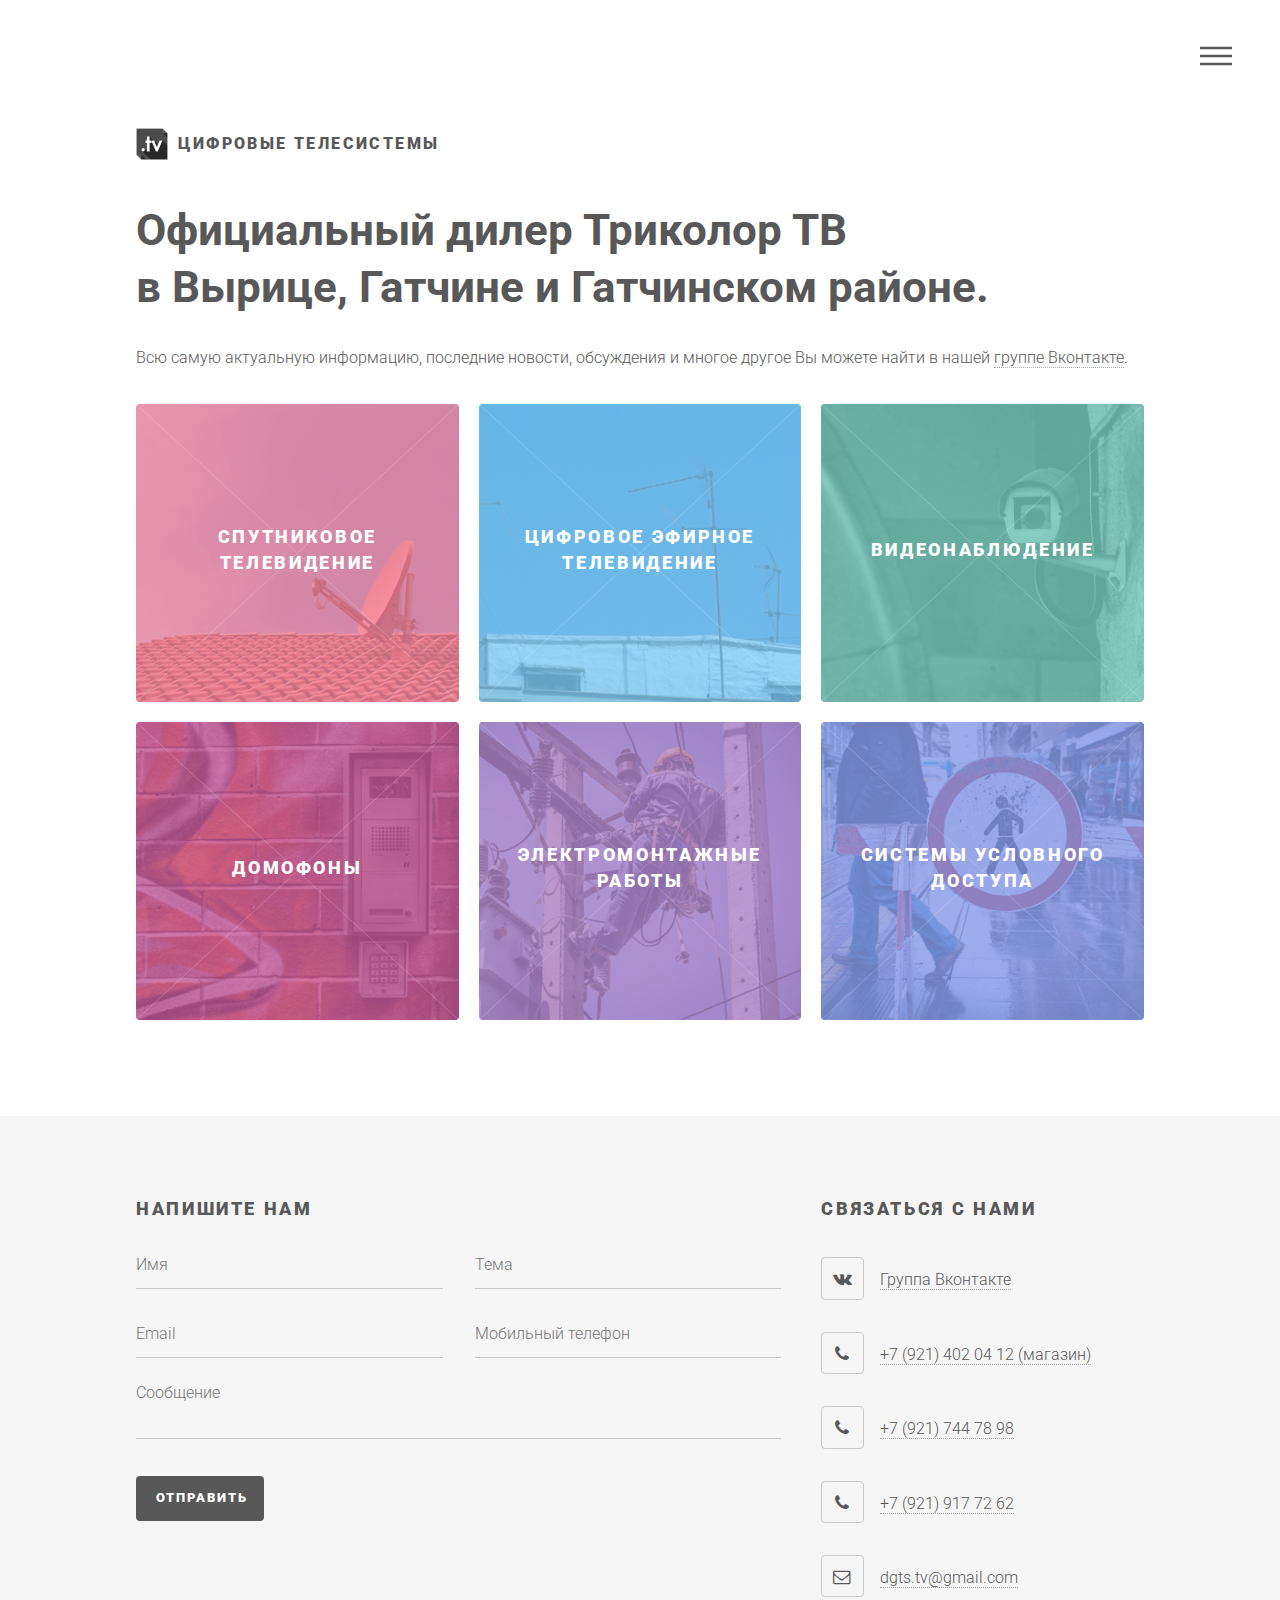
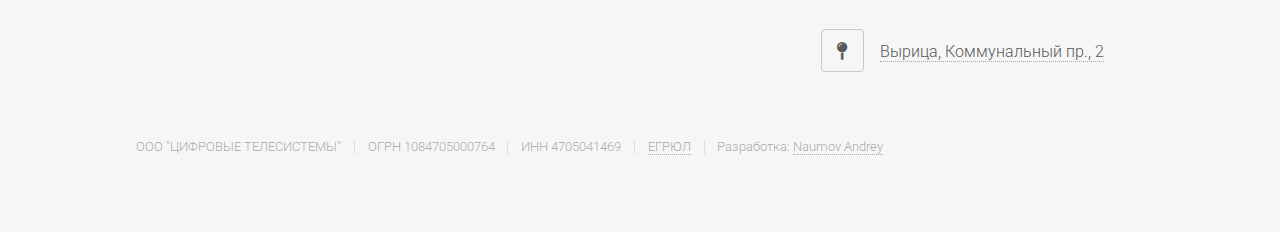
==== index.html @ dc9c070b "1" ====
﻿<!-- HTML5 -->
<!DOCTYPE html>
<!-- BEGIN html -->
<html lang="ru-RU">
    <!-- BEGIN head -->
    <head>
        <!-- Meta Tags -->
        <meta http-equiv="Content-Type" content="text/html; charset=utf-8">
        <meta http-equiv="Content-Language" content="ru-RU"> 
        <meta http-equiv="X-UA-Compatible" content="IE=edge">
        <meta name="Author" content="Naumov Andrey">
        <meta name="Description" content="dgts.tv | Цифровые телесистемы">
        <meta name="Keywords" content="dgts.tv, Цифровые телесистемы">
        <meta name="viewport" content="width=device-width, initial-scale=1">
        <!-- Title -->
        <title>Цифровые телесистемы | Триколор ТВ</title>
        <link rel="shortcut icon" href="images/favicons/icon.ico" type="image/x-icon">
		<!--[if lte IE 8]><script src="assets/js/ie/html5shiv.js"></script><![endif]-->
        <!-- Responsive CSS -->
		<link rel="stylesheet" href="assets/css/main.css" />
		<!--[if lte IE 9]><link rel="stylesheet" href="assets/css/ie9.css" /><![endif]-->
		<!--[if lte IE 8]><link rel="stylesheet" href="assets/css/ie8.css" /><![endif]-->
        <script type="text/javascript" src="//vk.com/js/api/openapi.js?127"></script>
    <!-- END head -->
    </head>
    <!-- BEGIN body -->
	<body>

		<!-- Wrapper -->
			<div id="wrapper">

				<!-- Header -->
					<header id="header">
						<div class="inner">

							<!-- Logo -->
								<a href="index.html" class="logo">
									<span class="symbol"><img src="images/favicons/logo.png" alt="" /></span><span class="title">Цифровые телесистемы</span>
								</a>

							<!-- Nav -->
								<nav>
									<ul>
										<li><a href="#menu">Меню</a></li>
									</ul>
								</nav>

						</div>
					</header>

				<!-- Menu -->
					<nav id="menu">
						<h2>Меню</h2>
						<ul>
							<li><a href="index.html">Главная</a></li>
							<li><a href="generic.html">Спутниковое телевидение</a></li>
							<li><a href="generic.html">Цифровое эфирное телевидение</a></li>
							<li><a href="generic.html">Видеонаблюдение</a></li>
							<li><a href="generic.html">Домофоны</a></li>
							<li><a href="generic.html">Электромонтажные работы</a></li>
							<li><a href="elements.html">Elements (временно)</a></li>
							<li><a href="#contact">Связаться с нами</a></li>
						</ul>
					</nav>

				<!-- Main -->
					<div id="main">
						<div class="inner">
							<header>
								<h1>Официальный дилер Триколор ТВ<br />
								в Вырице, Гатчине и Гатчинском районе.</h1>
								<p>Всю самую актуальную информацию, последние новости, обсуждения и многое другое Вы можете найти в нашей <a href="https://vk.com/dgts_tv">группе Вконтакте</a>.</p>
							</header>
							<section class="tiles">
								<article class="style1">
									<span class="image">
										<img src="images/pic01.jpg" alt="" />
									</span>
									<a href="generic.html">
										<h2>Спутниковое телевидение</h2>
										<div class="content">
											<p>Продажа, установка, настройка спутникового телевидения Триколор ТВ в Вырице, Гатчине и Гатчинском районе.</p>
										</div>
									</a>
								</article>
								<article class="style2">
									<span class="image">
										<img src="images/pic02.jpg" alt="" />
									</span>
									<a href="generic.html">
										<h2>Цифровое эфирное телевидение</h2>
										<div class="content">
											<p>Продажа, установка, настройка спутникового телевидения Триколор ТВ в Вырице, Гатчине и Гатчинском районе.</p>
										</div>
									</a>
								</article>
								<article class="style3">
									<span class="image">
										<img src="images/pic03.jpg" alt="" />
									</span>
									<a href="generic.html">
										<h2>Видеонаблюдение</h2>
										<div class="content">
											<p>Продажа, установка, настройка спутникового телевидения Триколор ТВ в Вырице, Гатчине и Гатчинском районе.</p>
										</div>
									</a>
								</article>
								<article class="style4">
									<span class="image">
										<img src="images/pic04.jpg" alt="" />
									</span>
									<a href="generic.html">
										<h2>Домофоны</h2>
										<div class="content">
											<p>Продажа, установка, настройка спутникового телевидения Триколор ТВ в Вырице, Гатчине и Гатчинском районе.</p>
										</div>
									</a>
								</article>
								<article class="style5">
									<span class="image">
										<img src="images/pic05.jpg" alt="" />
									</span>
									<a href="generic.html">
										<h2>Электромонтажные работы</h2>
										<div class="content">
											<p>Продажа, установка, настройка спутникового телевидения Триколор ТВ в Вырице, Гатчине и Гатчинском районе.</p>
										</div>
									</a>
								</article>
								<article class="style6">
									<span class="image">
										<img src="images/pic06.jpg" alt="" />
									</span>
									<a href="generic.html">
										<h2>Системы условного доступа</h2>
										<div class="content">
											<p>Продажа, установка, настройка спутникового телевидения Триколор ТВ в Вырице, Гатчине и Гатчинском районе.</p>
										</div>
									</a>
								</article>								
							</section>
						</div>
					</div>

				<!-- Footer -->
					<footer id="footer">
						<div class="inner">
							<section id="contact">
								<h2>Напишите нам</h2>
								<form id="contact-form" role="form">
									<div class="field half first">
										<input type="text" name="name" id="name" placeholder="Имя" />
									</div>
									<div class="field half">
										<input type="text" name="subject" id="subject" placeholder="Тема" />
									</div>
									<div class="field half first">
										<input type="email" name="email" id="email" placeholder="Email" />
									</div>
									<div class="field half">
										<input type="text" name="telephone" id="telephone" placeholder="Мобильный телефон" />
									</div>
									<div class="field">
										<textarea name="message" id="message" placeholder="Сообщение"></textarea>
									</div>
									<ul class="actions">
										<li><input type="submit" value="Отправить" class="special" /></li>
									</ul>
								</form>
							</section>
							<section>
								<h2>Связаться с нами</h2>
								<ul class="icons">
									<li><a href="https://vk.com/dgts_tv" class="icon style2 fa-vk"></a></li><li><a href="https://vk.com/dgts_tv">Группа Вконтакте</a></li>
								</ul>
                                <ul class="icons">
									<li><a href="tel:+79214020412" class="icon style2 fa-phone"></a></li><li><a href="tel:+79214020412">+7 (921) 402 04 12 (магазин)</a></li>
								</ul>
                                <ul class="icons">
									<li><a href="tel:+79217447898" class="icon style2 fa-phone"></a></li><li><a href="tel:+79217447898">+7 (921) 744 78 98</a></li>
								</ul>
                                <ul class="icons">
									<li><a href="tel:+79219177262" class="icon style2 fa-phone"></a></li><li><a href="tel:+79219177262">+7 (921) 917 72 62</a></li>
								</ul>
                                <ul class="icons">
									<li><a href="mailto:dgts.tv@gmail.com" class="icon style2 fa-envelope-o"></a></li><li><a href="mailto:dgts.tv@gmail.com">dgts.tv@gmail.com</a></li>
								</ul>
                                <ul class="icons">
									<li><a href="https://yandex.ru/maps/?ol=biz&oid=1878662996&ll=30.34412%2C59.413277&z=15&from=1org_map" class="icon style2 fa-map-pin"></a></li><li><a href="https://yandex.ru/maps/?ol=biz&oid=1878662996&ll=30.34412%2C59.413277&z=15&from=1org_map">Вырица, Коммунальный пр., 2</a></li>
								</ul>
							</section>

                            <!-- VK Widget -->
                            <div id="vk_community_messages"></div>
                            <script type="text/javascript">
                                VK.Widgets.CommunityMessages("vk_community_messages", 127477799, {});
                            </script>

							<ul class="copyright">
                                <li>ООО "ЦИФРОВЫЕ ТЕЛЕСИСТЕМЫ"</li><li>ОГРН 1084705000764</li><li>ИНН 4705041469</li><li><a href="https://egrul.nalog.ru/">ЕГРЮЛ</a></li><li>Разработка: <a href="https://www.linkedin.com/in/adnaumov">Naumov Andrey</a></li>
							</ul>
						</div>
					</footer>

			</div>

		<!-- Scripts -->
			<script src="assets/js/jquery.min.js"></script>
            <script src="assets/js/jquery.maskedinput.min.js"></script>
            <script src="assets/js/bootstrap.js"></script>        
			<script src="assets/js/skel.min.js"></script>
			<script src="assets/js/util.js"></script>
			<!--[if lte IE 8]><script src="assets/js/ie/respond.min.js"></script><![endif]-->
			<script src="assets/js/main.js"></script>
            <script src="assets/js/mailto.js"></script>

            <script>
                $(function () {
                    $("#telephone").mask("+7 (999) 999-99-99");
                });
            </script>

            <script>
                $(document).ready(function () {
                    $('[data-toggle="tooltip"]').tooltip();
                });
            </script>

    <!-- END body -->
    </body>
<!-- END html -->
</html>
---- assets/css/main.css ----
@import url(font-awesome.min.css);
@import url("http://fonts.googleapis.com/css?family=Roboto:300,700,900&subset=latin,cyrillic");

/* Reset */

	html, body, div, span, applet, object, iframe, h1, h2, h3, h4, h5, h6, p, blockquote, pre, a, abbr, acronym, address, big, cite, code, del, dfn, em, img, ins, kbd, q, s, samp, small, strike, strong, sub, sup, tt, var, b, u, i, center, dl, dt, dd, ol, ul, li, fieldset, form, label, legend, table, caption, tbody, tfoot, thead, tr, th, td, article, aside, canvas, details, embed, figure, figcaption, footer, header, hgroup, menu, nav, output, ruby, section, summary, time, mark, audio, video {
		margin: 0;
		padding: 0;
		border: 0;
		font-size: 100%;
		font: inherit;
		vertical-align: baseline;
	}

	article, aside, details, figcaption, figure, footer, header, hgroup, menu, nav, section {
		display: block;
	}

	body {
		line-height: 1;
	}

	ol, ul {
		list-style: none;
	}

	blockquote, q {
		quotes: none;
	}

	blockquote:before, blockquote:after, q:before, q:after {
		content: '';
		content: none;
	}

	table {
		border-collapse: collapse;
		border-spacing: 0;
	}

	body {
		-webkit-text-size-adjust: none;
	}

/* Box Model */

	*, *:before, *:after {
		-moz-box-sizing: border-box;
		-webkit-box-sizing: border-box;
		box-sizing: border-box;
	}

/* Grid */

	.row {
		border-bottom: solid 1px transparent;
		-moz-box-sizing: border-box;
		-webkit-box-sizing: border-box;
		box-sizing: border-box;
	}

	.row > * {
		float: left;
		-moz-box-sizing: border-box;
		-webkit-box-sizing: border-box;
		box-sizing: border-box;
	}

	.row:after, .row:before {
		content: '';
		display: block;
		clear: both;
		height: 0;
	}

	.row.uniform > * > :first-child {
		margin-top: 0;
	}

	.row.uniform > * > :last-child {
		margin-bottom: 0;
	}

	.row.\30 \25 > * {
		padding: 0 0 0 0em;
	}

	.row.\30 \25 {
		margin: 0 0 -1px 0em;
	}

	.row.uniform.\30 \25 > * {
		padding: 0em 0 0 0em;
	}

	.row.uniform.\30 \25 {
		margin: 0em 0 -1px 0em;
	}

	.row > * {
		padding: 0 0 0 2em;
	}

	.row {
		margin: 0 0 -1px -2em;
	}

	.row.uniform > * {
		padding: 2em 0 0 2em;
	}

	.row.uniform {
		margin: -2em 0 -1px -2em;
	}

	.row.\32 00\25 > * {
		padding: 0 0 0 4em;
	}

	.row.\32 00\25 {
		margin: 0 0 -1px -4em;
	}

	.row.uniform.\32 00\25 > * {
		padding: 4em 0 0 4em;
	}

	.row.uniform.\32 00\25 {
		margin: -4em 0 -1px -4em;
	}

	.row.\31 50\25 > * {
		padding: 0 0 0 3em;
	}

	.row.\31 50\25 {
		margin: 0 0 -1px -3em;
	}

	.row.uniform.\31 50\25 > * {
		padding: 3em 0 0 3em;
	}

	.row.uniform.\31 50\25 {
		margin: -3em 0 -1px -3em;
	}

	.row.\35 0\25 > * {
		padding: 0 0 0 1em;
	}

	.row.\35 0\25 {
		margin: 0 0 -1px -1em;
	}

	.row.uniform.\35 0\25 > * {
		padding: 1em 0 0 1em;
	}

	.row.uniform.\35 0\25 {
		margin: -1em 0 -1px -1em;
	}

	.row.\32 5\25 > * {
		padding: 0 0 0 0.5em;
	}

	.row.\32 5\25 {
		margin: 0 0 -1px -0.5em;
	}

	.row.uniform.\32 5\25 > * {
		padding: 0.5em 0 0 0.5em;
	}

	.row.uniform.\32 5\25 {
		margin: -0.5em 0 -1px -0.5em;
	}

	.\31 2u, .\31 2u\24 {
		width: 100%;
		clear: none;
		margin-left: 0;
	}

	.\31 1u, .\31 1u\24 {
		width: 91.6666666667%;
		clear: none;
		margin-left: 0;
	}

	.\31 0u, .\31 0u\24 {
		width: 83.3333333333%;
		clear: none;
		margin-left: 0;
	}

	.\39 u, .\39 u\24 {
		width: 75%;
		clear: none;
		margin-left: 0;
	}

	.\38 u, .\38 u\24 {
		width: 66.6666666667%;
		clear: none;
		margin-left: 0;
	}

	.\37 u, .\37 u\24 {
		width: 58.3333333333%;
		clear: none;
		margin-left: 0;
	}

	.\36 u, .\36 u\24 {
		width: 50%;
		clear: none;
		margin-left: 0;
	}

	.\35 u, .\35 u\24 {
		width: 41.6666666667%;
		clear: none;
		margin-left: 0;
	}

	.\34 u, .\34 u\24 {
		width: 33.3333333333%;
		clear: none;
		margin-left: 0;
	}

	.\33 u, .\33 u\24 {
		width: 25%;
		clear: none;
		margin-left: 0;
	}

	.\32 u, .\32 u\24 {
		width: 16.6666666667%;
		clear: none;
		margin-left: 0;
	}

	.\31 u, .\31 u\24 {
		width: 8.3333333333%;
		clear: none;
		margin-left: 0;
	}

	.\31 2u\24 + *,
	.\31 1u\24 + *,
	.\31 0u\24 + *,
	.\39 u\24 + *,
	.\38 u\24 + *,
	.\37 u\24 + *,
	.\36 u\24 + *,
	.\35 u\24 + *,
	.\34 u\24 + *,
	.\33 u\24 + *,
	.\32 u\24 + *,
	.\31 u\24 + * {
		clear: left;
	}

	.\-11u {
		margin-left: 91.66667%;
	}

	.\-10u {
		margin-left: 83.33333%;
	}

	.\-9u {
		margin-left: 75%;
	}

	.\-8u {
		margin-left: 66.66667%;
	}

	.\-7u {
		margin-left: 58.33333%;
	}

	.\-6u {
		margin-left: 50%;
	}

	.\-5u {
		margin-left: 41.66667%;
	}

	.\-4u {
		margin-left: 33.33333%;
	}

	.\-3u {
		margin-left: 25%;
	}

	.\-2u {
		margin-left: 16.66667%;
	}

	.\-1u {
		margin-left: 8.33333%;
	}

	@media screen and (max-width: 1680px) {

		.row > * {
			padding: 0 0 0 2em;
		}

		.row {
			margin: 0 0 -1px -2em;
		}

		.row.uniform > * {
			padding: 2em 0 0 2em;
		}

		.row.uniform {
			margin: -2em 0 -1px -2em;
		}

		.row.\32 00\25 > * {
			padding: 0 0 0 4em;
		}

		.row.\32 00\25 {
			margin: 0 0 -1px -4em;
		}

		.row.uniform.\32 00\25 > * {
			padding: 4em 0 0 4em;
		}

		.row.uniform.\32 00\25 {
			margin: -4em 0 -1px -4em;
		}

		.row.\31 50\25 > * {
			padding: 0 0 0 3em;
		}

		.row.\31 50\25 {
			margin: 0 0 -1px -3em;
		}

		.row.uniform.\31 50\25 > * {
			padding: 3em 0 0 3em;
		}

		.row.uniform.\31 50\25 {
			margin: -3em 0 -1px -3em;
		}

		.row.\35 0\25 > * {
			padding: 0 0 0 1em;
		}

		.row.\35 0\25 {
			margin: 0 0 -1px -1em;
		}

		.row.uniform.\35 0\25 > * {
			padding: 1em 0 0 1em;
		}

		.row.uniform.\35 0\25 {
			margin: -1em 0 -1px -1em;
		}

		.row.\32 5\25 > * {
			padding: 0 0 0 0.5em;
		}

		.row.\32 5\25 {
			margin: 0 0 -1px -0.5em;
		}

		.row.uniform.\32 5\25 > * {
			padding: 0.5em 0 0 0.5em;
		}

		.row.uniform.\32 5\25 {
			margin: -0.5em 0 -1px -0.5em;
		}

		.\31 2u\28xlarge\29, .\31 2u\24\28xlarge\29 {
			width: 100%;
			clear: none;
			margin-left: 0;
		}

		.\31 1u\28xlarge\29, .\31 1u\24\28xlarge\29 {
			width: 91.6666666667%;
			clear: none;
			margin-left: 0;
		}

		.\31 0u\28xlarge\29, .\31 0u\24\28xlarge\29 {
			width: 83.3333333333%;
			clear: none;
			margin-left: 0;
		}

		.\39 u\28xlarge\29, .\39 u\24\28xlarge\29 {
			width: 75%;
			clear: none;
			margin-left: 0;
		}

		.\38 u\28xlarge\29, .\38 u\24\28xlarge\29 {
			width: 66.6666666667%;
			clear: none;
			margin-left: 0;
		}

		.\37 u\28xlarge\29, .\37 u\24\28xlarge\29 {
			width: 58.3333333333%;
			clear: none;
			margin-left: 0;
		}

		.\36 u\28xlarge\29, .\36 u\24\28xlarge\29 {
			width: 50%;
			clear: none;
			margin-left: 0;
		}

		.\35 u\28xlarge\29, .\35 u\24\28xlarge\29 {
			width: 41.6666666667%;
			clear: none;
			margin-left: 0;
		}

		.\34 u\28xlarge\29, .\34 u\24\28xlarge\29 {
			width: 33.3333333333%;
			clear: none;
			margin-left: 0;
		}

		.\33 u\28xlarge\29, .\33 u\24\28xlarge\29 {
			width: 25%;
			clear: none;
			margin-left: 0;
		}

		.\32 u\28xlarge\29, .\32 u\24\28xlarge\29 {
			width: 16.6666666667%;
			clear: none;
			margin-left: 0;
		}

		.\31 u\28xlarge\29, .\31 u\24\28xlarge\29 {
			width: 8.3333333333%;
			clear: none;
			margin-left: 0;
		}

		.\31 2u\24\28xlarge\29 + *,
		.\31 1u\24\28xlarge\29 + *,
		.\31 0u\24\28xlarge\29 + *,
		.\39 u\24\28xlarge\29 + *,
		.\38 u\24\28xlarge\29 + *,
		.\37 u\24\28xlarge\29 + *,
		.\36 u\24\28xlarge\29 + *,
		.\35 u\24\28xlarge\29 + *,
		.\34 u\24\28xlarge\29 + *,
		.\33 u\24\28xlarge\29 + *,
		.\32 u\24\28xlarge\29 + *,
		.\31 u\24\28xlarge\29 + * {
			clear: left;
		}

		.\-11u\28xlarge\29 {
			margin-left: 91.66667%;
		}

		.\-10u\28xlarge\29 {
			margin-left: 83.33333%;
		}

		.\-9u\28xlarge\29 {
			margin-left: 75%;
		}

		.\-8u\28xlarge\29 {
			margin-left: 66.66667%;
		}

		.\-7u\28xlarge\29 {
			margin-left: 58.33333%;
		}

		.\-6u\28xlarge\29 {
			margin-left: 50%;
		}

		.\-5u\28xlarge\29 {
			margin-left: 41.66667%;
		}

		.\-4u\28xlarge\29 {
			margin-left: 33.33333%;
		}

		.\-3u\28xlarge\29 {
			margin-left: 25%;
		}

		.\-2u\28xlarge\29 {
			margin-left: 16.66667%;
		}

		.\-1u\28xlarge\29 {
			margin-left: 8.33333%;
		}

	}

	@media screen and (max-width: 1280px) {

		.row > * {
			padding: 0 0 0 2em;
		}

		.row {
			margin: 0 0 -1px -2em;
		}

		.row.uniform > * {
			padding: 2em 0 0 2em;
		}

		.row.uniform {
			margin: -2em 0 -1px -2em;
		}

		.row.\32 00\25 > * {
			padding: 0 0 0 4em;
		}

		.row.\32 00\25 {
			margin: 0 0 -1px -4em;
		}

		.row.uniform.\32 00\25 > * {
			padding: 4em 0 0 4em;
		}

		.row.uniform.\32 00\25 {
			margin: -4em 0 -1px -4em;
		}

		.row.\31 50\25 > * {
			padding: 0 0 0 3em;
		}

		.row.\31 50\25 {
			margin: 0 0 -1px -3em;
		}

		.row.uniform.\31 50\25 > * {
			padding: 3em 0 0 3em;
		}

		.row.uniform.\31 50\25 {
			margin: -3em 0 -1px -3em;
		}

		.row.\35 0\25 > * {
			padding: 0 0 0 1em;
		}

		.row.\35 0\25 {
			margin: 0 0 -1px -1em;
		}

		.row.uniform.\35 0\25 > * {
			padding: 1em 0 0 1em;
		}

		.row.uniform.\35 0\25 {
			margin: -1em 0 -1px -1em;
		}

		.row.\32 5\25 > * {
			padding: 0 0 0 0.5em;
		}

		.row.\32 5\25 {
			margin: 0 0 -1px -0.5em;
		}

		.row.uniform.\32 5\25 > * {
			padding: 0.5em 0 0 0.5em;
		}

		.row.uniform.\32 5\25 {
			margin: -0.5em 0 -1px -0.5em;
		}

		.\31 2u\28large\29, .\31 2u\24\28large\29 {
			width: 100%;
			clear: none;
			margin-left: 0;
		}

		.\31 1u\28large\29, .\31 1u\24\28large\29 {
			width: 91.6666666667%;
			clear: none;
			margin-left: 0;
		}

		.\31 0u\28large\29, .\31 0u\24\28large\29 {
			width: 83.3333333333%;
			clear: none;
			margin-left: 0;
		}

		.\39 u\28large\29, .\39 u\24\28large\29 {
			width: 75%;
			clear: none;
			margin-left: 0;
		}

		.\38 u\28large\29, .\38 u\24\28large\29 {
			width: 66.6666666667%;
			clear: none;
			margin-left: 0;
		}

		.\37 u\28large\29, .\37 u\24\28large\29 {
			width: 58.3333333333%;
			clear: none;
			margin-left: 0;
		}

		.\36 u\28large\29, .\36 u\24\28large\29 {
			width: 50%;
			clear: none;
			margin-left: 0;
		}

		.\35 u\28large\29, .\35 u\24\28large\29 {
			width: 41.6666666667%;
			clear: none;
			margin-left: 0;
		}

		.\34 u\28large\29, .\34 u\24\28large\29 {
			width: 33.3333333333%;
			clear: none;
			margin-left: 0;
		}

		.\33 u\28large\29, .\33 u\24\28large\29 {
			width: 25%;
			clear: none;
			margin-left: 0;
		}

		.\32 u\28large\29, .\32 u\24\28large\29 {
			width: 16.6666666667%;
			clear: none;
			margin-left: 0;
		}

		.\31 u\28large\29, .\31 u\24\28large\29 {
			width: 8.3333333333%;
			clear: none;
			margin-left: 0;
		}

		.\31 2u\24\28large\29 + *,
		.\31 1u\24\28large\29 + *,
		.\31 0u\24\28large\29 + *,
		.\39 u\24\28large\29 + *,
		.\38 u\24\28large\29 + *,
		.\37 u\24\28large\29 + *,
		.\36 u\24\28large\29 + *,
		.\35 u\24\28large\29 + *,
		.\34 u\24\28large\29 + *,
		.\33 u\24\28large\29 + *,
		.\32 u\24\28large\29 + *,
		.\31 u\24\28large\29 + * {
			clear: left;
		}

		.\-11u\28large\29 {
			margin-left: 91.66667%;
		}

		.\-10u\28large\29 {
			margin-left: 83.33333%;
		}

		.\-9u\28large\29 {
			margin-left: 75%;
		}

		.\-8u\28large\29 {
			margin-left: 66.66667%;
		}

		.\-7u\28large\29 {
			margin-left: 58.33333%;
		}

		.\-6u\28large\29 {
			margin-left: 50%;
		}

		.\-5u\28large\29 {
			margin-left: 41.66667%;
		}

		.\-4u\28large\29 {
			margin-left: 33.33333%;
		}

		.\-3u\28large\29 {
			margin-left: 25%;
		}

		.\-2u\28large\29 {
			margin-left: 16.66667%;
		}

		.\-1u\28large\29 {
			margin-left: 8.33333%;
		}

	}

	@media screen and (max-width: 980px) {

		.row > * {
			padding: 0 0 0 1.5em;
		}

		.row {
			margin: 0 0 -1px -1.5em;
		}

		.row.uniform > * {
			padding: 1.5em 0 0 1.5em;
		}

		.row.uniform {
			margin: -1.5em 0 -1px -1.5em;
		}

		.row.\32 00\25 > * {
			padding: 0 0 0 3em;
		}

		.row.\32 00\25 {
			margin: 0 0 -1px -3em;
		}

		.row.uniform.\32 00\25 > * {
			padding: 3em 0 0 3em;
		}

		.row.uniform.\32 00\25 {
			margin: -3em 0 -1px -3em;
		}

		.row.\31 50\25 > * {
			padding: 0 0 0 2.25em;
		}

		.row.\31 50\25 {
			margin: 0 0 -1px -2.25em;
		}

		.row.uniform.\31 50\25 > * {
			padding: 2.25em 0 0 2.25em;
		}

		.row.uniform.\31 50\25 {
			margin: -2.25em 0 -1px -2.25em;
		}

		.row.\35 0\25 > * {
			padding: 0 0 0 0.75em;
		}

		.row.\35 0\25 {
			margin: 0 0 -1px -0.75em;
		}

		.row.uniform.\35 0\25 > * {
			padding: 0.75em 0 0 0.75em;
		}

		.row.uniform.\35 0\25 {
			margin: -0.75em 0 -1px -0.75em;
		}

		.row.\32 5\25 > * {
			padding: 0 0 0 0.375em;
		}

		.row.\32 5\25 {
			margin: 0 0 -1px -0.375em;
		}

		.row.uniform.\32 5\25 > * {
			padding: 0.375em 0 0 0.375em;
		}

		.row.uniform.\32 5\25 {
			margin: -0.375em 0 -1px -0.375em;
		}

		.\31 2u\28medium\29, .\31 2u\24\28medium\29 {
			width: 100%;
			clear: none;
			margin-left: 0;
		}

		.\31 1u\28medium\29, .\31 1u\24\28medium\29 {
			width: 91.6666666667%;
			clear: none;
			margin-left: 0;
		}

		.\31 0u\28medium\29, .\31 0u\24\28medium\29 {
			width: 83.3333333333%;
			clear: none;
			margin-left: 0;
		}

		.\39 u\28medium\29, .\39 u\24\28medium\29 {
			width: 75%;
			clear: none;
			margin-left: 0;
		}

		.\38 u\28medium\29, .\38 u\24\28medium\29 {
			width: 66.6666666667%;
			clear: none;
			margin-left: 0;
		}

		.\37 u\28medium\29, .\37 u\24\28medium\29 {
			width: 58.3333333333%;
			clear: none;
			margin-left: 0;
		}

		.\36 u\28medium\29, .\36 u\24\28medium\29 {
			width: 50%;
			clear: none;
			margin-left: 0;
		}

		.\35 u\28medium\29, .\35 u\24\28medium\29 {
			width: 41.6666666667%;
			clear: none;
			margin-left: 0;
		}

		.\34 u\28medium\29, .\34 u\24\28medium\29 {
			width: 33.3333333333%;
			clear: none;
			margin-left: 0;
		}

		.\33 u\28medium\29, .\33 u\24\28medium\29 {
			width: 25%;
			clear: none;
			margin-left: 0;
		}

		.\32 u\28medium\29, .\32 u\24\28medium\29 {
			width: 16.6666666667%;
			clear: none;
			margin-left: 0;
		}

		.\31 u\28medium\29, .\31 u\24\28medium\29 {
			width: 8.3333333333%;
			clear: none;
			margin-left: 0;
		}

		.\31 2u\24\28medium\29 + *,
		.\31 1u\24\28medium\29 + *,
		.\31 0u\24\28medium\29 + *,
		.\39 u\24\28medium\29 + *,
		.\38 u\24\28medium\29 + *,
		.\37 u\24\28medium\29 + *,
		.\36 u\24\28medium\29 + *,
		.\35 u\24\28medium\29 + *,
		.\34 u\24\28medium\29 + *,
		.\33 u\24\28medium\29 + *,
		.\32 u\24\28medium\29 + *,
		.\31 u\24\28medium\29 + * {
			clear: left;
		}

		.\-11u\28medium\29 {
			margin-left: 91.66667%;
		}

		.\-10u\28medium\29 {
			margin-left: 83.33333%;
		}

		.\-9u\28medium\29 {
			margin-left: 75%;
		}

		.\-8u\28medium\29 {
			margin-left: 66.66667%;
		}

		.\-7u\28medium\29 {
			margin-left: 58.33333%;
		}

		.\-6u\28medium\29 {
			margin-left: 50%;
		}

		.\-5u\28medium\29 {
			margin-left: 41.66667%;
		}

		.\-4u\28medium\29 {
			margin-left: 33.33333%;
		}

		.\-3u\28medium\29 {
			margin-left: 25%;
		}

		.\-2u\28medium\29 {
			margin-left: 16.66667%;
		}

		.\-1u\28medium\29 {
			margin-left: 8.33333%;
		}

	}

	@media screen and (max-width: 736px) {

		.row > * {
			padding: 0 0 0 1em;
		}

		.row {
			margin: 0 0 -1px -1em;
		}

		.row.uniform > * {
			padding: 1em 0 0 1em;
		}

		.row.uniform {
			margin: -1em 0 -1px -1em;
		}

		.row.\32 00\25 > * {
			padding: 0 0 0 2em;
		}

		.row.\32 00\25 {
			margin: 0 0 -1px -2em;
		}

		.row.uniform.\32 00\25 > * {
			padding: 2em 0 0 2em;
		}

		.row.uniform.\32 00\25 {
			margin: -2em 0 -1px -2em;
		}

		.row.\31 50\25 > * {
			padding: 0 0 0 1.5em;
		}

		.row.\31 50\25 {
			margin: 0 0 -1px -1.5em;
		}

		.row.uniform.\31 50\25 > * {
			padding: 1.5em 0 0 1.5em;
		}

		.row.uniform.\31 50\25 {
			margin: -1.5em 0 -1px -1.5em;
		}

		.row.\35 0\25 > * {
			padding: 0 0 0 0.5em;
		}

		.row.\35 0\25 {
			margin: 0 0 -1px -0.5em;
		}

		.row.uniform.\35 0\25 > * {
			padding: 0.5em 0 0 0.5em;
		}

		.row.uniform.\35 0\25 {
			margin: -0.5em 0 -1px -0.5em;
		}

		.row.\32 5\25 > * {
			padding: 0 0 0 0.25em;
		}

		.row.\32 5\25 {
			margin: 0 0 -1px -0.25em;
		}

		.row.uniform.\32 5\25 > * {
			padding: 0.25em 0 0 0.25em;
		}

		.row.uniform.\32 5\25 {
			margin: -0.25em 0 -1px -0.25em;
		}

		.\31 2u\28small\29, .\31 2u\24\28small\29 {
			width: 100%;
			clear: none;
			margin-left: 0;
		}

		.\31 1u\28small\29, .\31 1u\24\28small\29 {
			width: 91.6666666667%;
			clear: none;
			margin-left: 0;
		}

		.\31 0u\28small\29, .\31 0u\24\28small\29 {
			width: 83.3333333333%;
			clear: none;
			margin-left: 0;
		}

		.\39 u\28small\29, .\39 u\24\28small\29 {
			width: 75%;
			clear: none;
			margin-left: 0;
		}

		.\38 u\28small\29, .\38 u\24\28small\29 {
			width: 66.6666666667%;
			clear: none;
			margin-left: 0;
		}

		.\37 u\28small\29, .\37 u\24\28small\29 {
			width: 58.3333333333%;
			clear: none;
			margin-left: 0;
		}

		.\36 u\28small\29, .\36 u\24\28small\29 {
			width: 50%;
			clear: none;
			margin-left: 0;
		}

		.\35 u\28small\29, .\35 u\24\28small\29 {
			width: 41.6666666667%;
			clear: none;
			margin-left: 0;
		}

		.\34 u\28small\29, .\34 u\24\28small\29 {
			width: 33.3333333333%;
			clear: none;
			margin-left: 0;
		}

		.\33 u\28small\29, .\33 u\24\28small\29 {
			width: 25%;
			clear: none;
			margin-left: 0;
		}

		.\32 u\28small\29, .\32 u\24\28small\29 {
			width: 16.6666666667%;
			clear: none;
			margin-left: 0;
		}

		.\31 u\28small\29, .\31 u\24\28small\29 {
			width: 8.3333333333%;
			clear: none;
			margin-left: 0;
		}

		.\31 2u\24\28small\29 + *,
		.\31 1u\24\28small\29 + *,
		.\31 0u\24\28small\29 + *,
		.\39 u\24\28small\29 + *,
		.\38 u\24\28small\29 + *,
		.\37 u\24\28small\29 + *,
		.\36 u\24\28small\29 + *,
		.\35 u\24\28small\29 + *,
		.\34 u\24\28small\29 + *,
		.\33 u\24\28small\29 + *,
		.\32 u\24\28small\29 + *,
		.\31 u\24\28small\29 + * {
			clear: left;
		}

		.\-11u\28small\29 {
			margin-left: 91.66667%;
		}

		.\-10u\28small\29 {
			margin-left: 83.33333%;
		}

		.\-9u\28small\29 {
			margin-left: 75%;
		}

		.\-8u\28small\29 {
			margin-left: 66.66667%;
		}

		.\-7u\28small\29 {
			margin-left: 58.33333%;
		}

		.\-6u\28small\29 {
			margin-left: 50%;
		}

		.\-5u\28small\29 {
			margin-left: 41.66667%;
		}

		.\-4u\28small\29 {
			margin-left: 33.33333%;
		}

		.\-3u\28small\29 {
			margin-left: 25%;
		}

		.\-2u\28small\29 {
			margin-left: 16.66667%;
		}

		.\-1u\28small\29 {
			margin-left: 8.33333%;
		}

	}

	@media screen and (max-width: 480px) {

		.row > * {
			padding: 0 0 0 1em;
		}

		.row {
			margin: 0 0 -1px -1em;
		}

		.row.uniform > * {
			padding: 1em 0 0 1em;
		}

		.row.uniform {
			margin: -1em 0 -1px -1em;
		}

		.row.\32 00\25 > * {
			padding: 0 0 0 2em;
		}

		.row.\32 00\25 {
			margin: 0 0 -1px -2em;
		}

		.row.uniform.\32 00\25 > * {
			padding: 2em 0 0 2em;
		}

		.row.uniform.\32 00\25 {
			margin: -2em 0 -1px -2em;
		}

		.row.\31 50\25 > * {
			padding: 0 0 0 1.5em;
		}

		.row.\31 50\25 {
			margin: 0 0 -1px -1.5em;
		}

		.row.uniform.\31 50\25 > * {
			padding: 1.5em 0 0 1.5em;
		}

		.row.uniform.\31 50\25 {
			margin: -1.5em 0 -1px -1.5em;
		}

		.row.\35 0\25 > * {
			padding: 0 0 0 0.5em;
		}

		.row.\35 0\25 {
			margin: 0 0 -1px -0.5em;
		}

		.row.uniform.\35 0\25 > * {
			padding: 0.5em 0 0 0.5em;
		}

		.row.uniform.\35 0\25 {
			margin: -0.5em 0 -1px -0.5em;
		}

		.row.\32 5\25 > * {
			padding: 0 0 0 0.25em;
		}

		.row.\32 5\25 {
			margin: 0 0 -1px -0.25em;
		}

		.row.uniform.\32 5\25 > * {
			padding: 0.25em 0 0 0.25em;
		}

		.row.uniform.\32 5\25 {
			margin: -0.25em 0 -1px -0.25em;
		}

		.\31 2u\28xsmall\29, .\31 2u\24\28xsmall\29 {
			width: 100%;
			clear: none;
			margin-left: 0;
		}

		.\31 1u\28xsmall\29, .\31 1u\24\28xsmall\29 {
			width: 91.6666666667%;
			clear: none;
			margin-left: 0;
		}

		.\31 0u\28xsmall\29, .\31 0u\24\28xsmall\29 {
			width: 83.3333333333%;
			clear: none;
			margin-left: 0;
		}

		.\39 u\28xsmall\29, .\39 u\24\28xsmall\29 {
			width: 75%;
			clear: none;
			margin-left: 0;
		}

		.\38 u\28xsmall\29, .\38 u\24\28xsmall\29 {
			width: 66.6666666667%;
			clear: none;
			margin-left: 0;
		}

		.\37 u\28xsmall\29, .\37 u\24\28xsmall\29 {
			width: 58.3333333333%;
			clear: none;
			margin-left: 0;
		}

		.\36 u\28xsmall\29, .\36 u\24\28xsmall\29 {
			width: 50%;
			clear: none;
			margin-left: 0;
		}

		.\35 u\28xsmall\29, .\35 u\24\28xsmall\29 {
			width: 41.6666666667%;
			clear: none;
			margin-left: 0;
		}

		.\34 u\28xsmall\29, .\34 u\24\28xsmall\29 {
			width: 33.3333333333%;
			clear: none;
			margin-left: 0;
		}

		.\33 u\28xsmall\29, .\33 u\24\28xsmall\29 {
			width: 25%;
			clear: none;
			margin-left: 0;
		}

		.\32 u\28xsmall\29, .\32 u\24\28xsmall\29 {
			width: 16.6666666667%;
			clear: none;
			margin-left: 0;
		}

		.\31 u\28xsmall\29, .\31 u\24\28xsmall\29 {
			width: 8.3333333333%;
			clear: none;
			margin-left: 0;
		}

		.\31 2u\24\28xsmall\29 + *,
		.\31 1u\24\28xsmall\29 + *,
		.\31 0u\24\28xsmall\29 + *,
		.\39 u\24\28xsmall\29 + *,
		.\38 u\24\28xsmall\29 + *,
		.\37 u\24\28xsmall\29 + *,
		.\36 u\24\28xsmall\29 + *,
		.\35 u\24\28xsmall\29 + *,
		.\34 u\24\28xsmall\29 + *,
		.\33 u\24\28xsmall\29 + *,
		.\32 u\24\28xsmall\29 + *,
		.\31 u\24\28xsmall\29 + * {
			clear: left;
		}

		.\-11u\28xsmall\29 {
			margin-left: 91.66667%;
		}

		.\-10u\28xsmall\29 {
			margin-left: 83.33333%;
		}

		.\-9u\28xsmall\29 {
			margin-left: 75%;
		}

		.\-8u\28xsmall\29 {
			margin-left: 66.66667%;
		}

		.\-7u\28xsmall\29 {
			margin-left: 58.33333%;
		}

		.\-6u\28xsmall\29 {
			margin-left: 50%;
		}

		.\-5u\28xsmall\29 {
			margin-left: 41.66667%;
		}

		.\-4u\28xsmall\29 {
			margin-left: 33.33333%;
		}

		.\-3u\28xsmall\29 {
			margin-left: 25%;
		}

		.\-2u\28xsmall\29 {
			margin-left: 16.66667%;
		}

		.\-1u\28xsmall\29 {
			margin-left: 8.33333%;
		}

	}

	@media screen and (max-width: 360px) {

		.row > * {
			padding: 0 0 0 1em;
		}

		.row {
			margin: 0 0 -1px -1em;
		}

		.row.uniform > * {
			padding: 1em 0 0 1em;
		}

		.row.uniform {
			margin: -1em 0 -1px -1em;
		}

		.row.\32 00\25 > * {
			padding: 0 0 0 2em;
		}

		.row.\32 00\25 {
			margin: 0 0 -1px -2em;
		}

		.row.uniform.\32 00\25 > * {
			padding: 2em 0 0 2em;
		}

		.row.uniform.\32 00\25 {
			margin: -2em 0 -1px -2em;
		}

		.row.\31 50\25 > * {
			padding: 0 0 0 1.5em;
		}

		.row.\31 50\25 {
			margin: 0 0 -1px -1.5em;
		}

		.row.uniform.\31 50\25 > * {
			padding: 1.5em 0 0 1.5em;
		}

		.row.uniform.\31 50\25 {
			margin: -1.5em 0 -1px -1.5em;
		}

		.row.\35 0\25 > * {
			padding: 0 0 0 0.5em;
		}

		.row.\35 0\25 {
			margin: 0 0 -1px -0.5em;
		}

		.row.uniform.\35 0\25 > * {
			padding: 0.5em 0 0 0.5em;
		}

		.row.uniform.\35 0\25 {
			margin: -0.5em 0 -1px -0.5em;
		}

		.row.\32 5\25 > * {
			padding: 0 0 0 0.25em;
		}

		.row.\32 5\25 {
			margin: 0 0 -1px -0.25em;
		}

		.row.uniform.\32 5\25 > * {
			padding: 0.25em 0 0 0.25em;
		}

		.row.uniform.\32 5\25 {
			margin: -0.25em 0 -1px -0.25em;
		}

		.\31 2u\28xxsmall\29, .\31 2u\24\28xxsmall\29 {
			width: 100%;
			clear: none;
			margin-left: 0;
		}

		.\31 1u\28xxsmall\29, .\31 1u\24\28xxsmall\29 {
			width: 91.6666666667%;
			clear: none;
			margin-left: 0;
		}

		.\31 0u\28xxsmall\29, .\31 0u\24\28xxsmall\29 {
			width: 83.3333333333%;
			clear: none;
			margin-left: 0;
		}

		.\39 u\28xxsmall\29, .\39 u\24\28xxsmall\29 {
			width: 75%;
			clear: none;
			margin-left: 0;
		}

		.\38 u\28xxsmall\29, .\38 u\24\28xxsmall\29 {
			width: 66.6666666667%;
			clear: none;
			margin-left: 0;
		}

		.\37 u\28xxsmall\29, .\37 u\24\28xxsmall\29 {
			width: 58.3333333333%;
			clear: none;
			margin-left: 0;
		}

		.\36 u\28xxsmall\29, .\36 u\24\28xxsmall\29 {
			width: 50%;
			clear: none;
			margin-left: 0;
		}

		.\35 u\28xxsmall\29, .\35 u\24\28xxsmall\29 {
			width: 41.6666666667%;
			clear: none;
			margin-left: 0;
		}

		.\34 u\28xxsmall\29, .\34 u\24\28xxsmall\29 {
			width: 33.3333333333%;
			clear: none;
			margin-left: 0;
		}

		.\33 u\28xxsmall\29, .\33 u\24\28xxsmall\29 {
			width: 25%;
			clear: none;
			margin-left: 0;
		}

		.\32 u\28xxsmall\29, .\32 u\24\28xxsmall\29 {
			width: 16.6666666667%;
			clear: none;
			margin-left: 0;
		}

		.\31 u\28xxsmall\29, .\31 u\24\28xxsmall\29 {
			width: 8.3333333333%;
			clear: none;
			margin-left: 0;
		}

		.\31 2u\24\28xxsmall\29 + *,
		.\31 1u\24\28xxsmall\29 + *,
		.\31 0u\24\28xxsmall\29 + *,
		.\39 u\24\28xxsmall\29 + *,
		.\38 u\24\28xxsmall\29 + *,
		.\37 u\24\28xxsmall\29 + *,
		.\36 u\24\28xxsmall\29 + *,
		.\35 u\24\28xxsmall\29 + *,
		.\34 u\24\28xxsmall\29 + *,
		.\33 u\24\28xxsmall\29 + *,
		.\32 u\24\28xxsmall\29 + *,
		.\31 u\24\28xxsmall\29 + * {
			clear: left;
		}

		.\-11u\28xxsmall\29 {
			margin-left: 91.66667%;
		}

		.\-10u\28xxsmall\29 {
			margin-left: 83.33333%;
		}

		.\-9u\28xxsmall\29 {
			margin-left: 75%;
		}

		.\-8u\28xxsmall\29 {
			margin-left: 66.66667%;
		}

		.\-7u\28xxsmall\29 {
			margin-left: 58.33333%;
		}

		.\-6u\28xxsmall\29 {
			margin-left: 50%;
		}

		.\-5u\28xxsmall\29 {
			margin-left: 41.66667%;
		}

		.\-4u\28xxsmall\29 {
			margin-left: 33.33333%;
		}

		.\-3u\28xxsmall\29 {
			margin-left: 25%;
		}

		.\-2u\28xxsmall\29 {
			margin-left: 16.66667%;
		}

		.\-1u\28xxsmall\29 {
			margin-left: 8.33333%;
		}

	}

/* Basic */

	@-ms-viewport {
		width: device-width;
	}

	body {
		-ms-overflow-style: scrollbar;
	}

	@media screen and (max-width: 480px) {

		html, body {
			min-width: 320px;
		}

	}

	body {
		background: #ffffff;
	}

		body.is-loading *, body.is-loading *:before, body.is-loading *:after {
			-moz-animation: none !important;
			-webkit-animation: none !important;
			-ms-animation: none !important;
			animation: none !important;
			-moz-transition: none !important;
			-webkit-transition: none !important;
			-ms-transition: none !important;
			transition: none !important;
		}

/* Type */

	body, input, select, textarea {
		color: #585858;
		font-family: "Roboto", Helvetica, sans-serif;
		font-size: 16pt;
		font-weight: 300;
		line-height: 1.75;
	}

		@media screen and (max-width: 1680px) {

			body, input, select, textarea {
				font-size: 14pt;
			}

		}

		@media screen and (max-width: 1280px) {

			body, input, select, textarea {
				font-size: 12pt;
			}

		}

	a {
		-moz-transition: border-bottom-color 0.2s ease, color 0.2s ease;
		-webkit-transition: border-bottom-color 0.2s ease, color 0.2s ease;
		-ms-transition: border-bottom-color 0.2s ease, color 0.2s ease;
		transition: border-bottom-color 0.2s ease, color 0.2s ease;
		text-decoration: none;
		color: #585858;
		border-bottom: dotted 1px rgba(88, 88, 88, 0.5);
	}

		a:hover {
			border-bottom-color: transparent;
			color: #f2849e !important;
		}

	strong, b {
		font-weight: 900;
	}

	em, i {
		font-style: italic;
	}

	p {
		margin: 0 0 2em 0;
	}

	h1 {
		font-size: 2.75em;
		font-weight: 700;
		line-height: 1.3;
		margin: 0 0 1em 0;
		/*letter-spacing: -0.035em;*/
	}

		h1 a {
			color: inherit;
		}

		@media screen and (max-width: 736px) {

			h1 {
				font-size: 2em;
				margin: 0 0 1em 0;
			}

		}

		@media screen and (max-width: 360px) {

			h1 {
				font-size: 1.75em;
			}

		}

	h2, h3, h4, h5, h6 {
		font-weight: 900;
		line-height: 1.5;
		margin: 0 0 2em 0;
		text-transform: uppercase;
		letter-spacing: 0.15em;
	}

		h2 a, h3 a, h4 a, h5 a, h6 a {
			color: inherit;
		}

	h2 {
		font-size: 1.1em;
	}

	h3 {
		font-size: 1em;
	}

	h4 {
		font-size: 0.8em;
	}

	h5 {
		font-size: 0.8em;
	}

	h6 {
		font-size: 0.8em;
	}

	@media screen and (max-width: 980px) {

		h1 br, h2 br, h3 br, h4 br, h5 br, h6 br {
			display: none;
		}

	}

	@media screen and (max-width: 736px) {

		h2 {
			font-size: 1em;
		}

		h3 {
			font-size: 0.8em;
		}

	}

	sub {
		font-size: 0.8em;
		position: relative;
		top: 0.5em;
	}

	sup {
		font-size: 0.8em;
		position: relative;
		top: -0.5em;
	}

	blockquote {
		border-left: solid 4px #c9c9c9;
		font-style: italic;
		margin: 0 0 2em 0;
		padding: 0.5em 0 0.5em 2em;
	}

	code {
		background: rgba(144, 144, 144, 0.075);
		border-radius: 4px;
		border: solid 1px #c9c9c9;
		font-family: "Courier New", monospace;
		font-size: 0.9em;
		margin: 0 0.25em;
		padding: 0.25em 0.65em;
	}

	pre {
		-webkit-overflow-scrolling: touch;
		font-family: "Courier New", monospace;
		font-size: 0.9em;
		margin: 0 0 2em 0;
	}

		pre code {
			display: block;
			line-height: 1.75;
			padding: 1em 1.5em;
			overflow-x: auto;
		}

	hr {
		border: 0;
		border-bottom: solid 1px #c9c9c9;
		margin: 2em 0;
	}

		hr.major {
			margin: 3em 0;
		}

	.align-left {
		text-align: left;
	}

	.align-center {
		text-align: center;
	}

	.align-right {
		text-align: right;
	}

/* Section/Article */

	section.special, article.special {
		text-align: center;
	}

	header p {
		margin-top: -1em;
	}

	@media screen and (max-width: 736px) {

		header p {
			margin-top: 0;
		}

	}

/* Icon */

	.icon {
		text-decoration: none;
		border-bottom: none;
		position: relative;
	}

		.icon:before {
			-moz-osx-font-smoothing: grayscale;
			-webkit-font-smoothing: antialiased;
			font-family: FontAwesome;
			font-style: normal;
			font-weight: normal;
			text-transform: none !important;
		}

		.icon > .label {
			display: none;
		}

		.icon.style2 {
			-moz-transition: background-color 0.2s ease-in-out, color 0.2s ease-in-out, border-color 0.2s ease-in-out;
			-webkit-transition: background-color 0.2s ease-in-out, color 0.2s ease-in-out, border-color 0.2s ease-in-out;
			-ms-transition: background-color 0.2s ease-in-out, color 0.2s ease-in-out, border-color 0.2s ease-in-out;
			transition: background-color 0.2s ease-in-out, color 0.2s ease-in-out, border-color 0.2s ease-in-out;
			background-color: transparent;
			border: solid 1px #c9c9c9;
			border-radius: 4px;
			width: 2.65em;
			height: 2.65em;
			display: inline-block;
			text-align: center;
			line-height: 2.65em;
			color: inherit;
		}

			.icon.style2:before {
				font-size: 1.1em;
			}

			.icon.style2:hover {
				color: #f2849e;
				border-color: #f2849e;
			}

			.icon.style2:active {
				background-color: rgba(242, 132, 158, 0.1);
			}

/* List */

	ol {
		list-style: decimal;
		margin: 0 0 2em 0;
		padding-left: 1.25em;
	}

		ol li {
			padding-left: 0.25em;
		}

	ul {
		list-style: disc;
		margin: 0 0 2em 0;
		padding-left: 1em;
	}

		ul li {
			padding-left: 0.5em;
		}

		ul.alt {
			list-style: none;
			padding-left: 0;
		}

			ul.alt li {
				border-top: solid 1px #c9c9c9;
				padding: 0.5em 0;
			}

				ul.alt li:first-child {
					border-top: 0;
					padding-top: 0;
				}

		ul.icons {
			cursor: default;
			list-style: none;
			padding-left: 0;
			margin: -1em 0 2em -1em;
		}

			ul.icons li {
				display: inline-block;
				padding: 1em 0 0 1em;
			}

		ul.actions {
			cursor: default;
			list-style: none;
			padding-left: 0;
		}

			ul.actions li {
				display: inline-block;
				padding: 0 1em 0 0;
				vertical-align: middle;
			}

				ul.actions li:last-child {
					padding-right: 0;
				}

			ul.actions.small li {
				padding: 0 0.5em 0 0;
			}

			ul.actions.vertical li {
				display: block;
				padding: 1em 0 0 0;
			}

				ul.actions.vertical li:first-child {
					padding-top: 0;
				}

				ul.actions.vertical li > * {
					margin-bottom: 0;
				}

			ul.actions.vertical.small li {
				padding: 0.5em 0 0 0;
			}

				ul.actions.vertical.small li:first-child {
					padding-top: 0;
				}

			ul.actions.fit {
				display: table;
				margin-left: -1em;
				padding: 0;
				table-layout: fixed;
				width: calc(100% + 1em);
			}

				ul.actions.fit li {
					display: table-cell;
					padding: 0 0 0 1em;
				}

					ul.actions.fit li > * {
						margin-bottom: 0;
					}

				ul.actions.fit.small {
					margin-left: -0.5em;
					width: calc(100% + 0.5em);
				}

					ul.actions.fit.small li {
						padding: 0 0 0 0.5em;
					}

			@media screen and (max-width: 480px) {

				ul.actions {
					margin: 0 0 2em 0;
				}

					ul.actions li {
						padding: 1em 0 0 0;
						display: block;
						text-align: center;
						width: 100%;
					}

						ul.actions li:first-child {
							padding-top: 0;
						}

						ul.actions li > * {
							width: 100%;
							margin: 0 !important;
						}

							ul.actions li > *.icon:before {
								margin-left: -2em;
							}

					ul.actions.small li {
						padding: 0.5em 0 0 0;
					}

						ul.actions.small li:first-child {
							padding-top: 0;
						}

			}

	dl {
		margin: 0 0 2em 0;
	}

		dl dt {
			display: block;
			font-weight: 900;
			margin: 0 0 1em 0;
		}

		dl dd {
			margin-left: 2em;
		}

/* Form */

	form {
		margin: -1em 0 2em 0;
	}

		form:after {
			content: '';
			display: block;
			clear: both;
			height: 1px;
		}

		form .field {
			position: relative;
			float: left;
			margin: 0 0 1.3em 0;
			vertical-align: top;
			width: 100%;
		}

		form .half {
			width: calc(50% + 1em) !important;
			padding-left: 2em;
		}

		form .half.first {
			width: calc(50% - 1em) !important;
			padding-left: 0;
		}

		form :last-child {
			margin-bottom: 0;
		}

		form .half:nth-last-child(2) {
			margin-bottom: 0;
		}

		form .actions {
			position: relative;
			clear: both;
			padding-top: 1em;
		}

		@media screen and (max-width: 480px) {

			form .half {
				width: 100% !important;
				padding-left: 0;
			}

			form .half.first {
				width: 100% !important;
				padding-left: 0;
			}

			form .half:nth-last-child(2) {
				margin: 0 0 1.3em 0;
			}

		}

	label {
		display: block;
		font-size: 0.9em;
		font-weight: 900;
		margin: 0 0 1em 0;
	}

	input[type="text"],
	input[type="password"],
	input[type="email"],
	input[type="tel"],
	select,
	textarea {
		-moz-appearance: none;
		-webkit-appearance: none;
		-ms-appearance: none;
		appearance: none;
		background-color: transparent;
		border: none;
		border-radius: 0;
		border-bottom: solid 1px #c9c9c9;
		color: inherit;
		display: block;
		outline: 0;
		padding: 0;
		text-decoration: none;
		width: 100%;
	}

		input[type="text"]:invalid,
		input[type="password"]:invalid,
		input[type="email"]:invalid,
		input[type="tel"]:invalid,
		select:invalid,
		textarea:invalid {
			box-shadow: none;
		}

		input[type="text"]:focus,
		input[type="password"]:focus,
		input[type="email"]:focus,
		input[type="tel"]:focus,
		select:focus,
		textarea:focus {
			border-bottom-color: #f2849e;
			box-shadow: inset 0 -1px 0 0 #f2849e;
		}

	.select-wrapper {
		text-decoration: none;
		display: block;
		position: relative;
	}

		.select-wrapper:before {
			-moz-osx-font-smoothing: grayscale;
			-webkit-font-smoothing: antialiased;
			font-family: FontAwesome;
			font-style: normal;
			font-weight: normal;
			text-transform: none !important;
		}

		.select-wrapper:before {
			color: #c9c9c9;
			content: '\f078';
			display: block;
			height: 3em;
			line-height: 3em;
			pointer-events: none;
			position: absolute;
			right: 0;
			text-align: center;
			top: 0;
			width: 3em;
		}

		.select-wrapper select::-ms-expand {
			display: none;
		}

	input[type="text"],
	input[type="password"],
	input[type="email"],
	select {
		height: 3em;
	}

	textarea {
		padding: 0;
		min-height: 3.75em;
	}

	input[type="checkbox"],
	input[type="radio"] {
		-moz-appearance: none;
		-webkit-appearance: none;
		-ms-appearance: none;
		appearance: none;
		display: block;
		float: left;
		margin-right: -2em;
		opacity: 0;
		width: 1em;
		z-index: -1;
	}

		input[type="checkbox"] + label,
		input[type="radio"] + label {
			text-decoration: none;
			color: #585858;
			cursor: pointer;
			display: inline-block;
			font-size: 1em;
			font-weight: 300;
			padding-left: 2.55em;
			padding-right: 0.75em;
			position: relative;
		}

			input[type="checkbox"] + label:before,
			input[type="radio"] + label:before {
				-moz-osx-font-smoothing: grayscale;
				-webkit-font-smoothing: antialiased;
				font-family: FontAwesome;
				font-style: normal;
				font-weight: normal;
				text-transform: none !important;
			}

			input[type="checkbox"] + label:before,
			input[type="radio"] + label:before {
				border-radius: 4px;
				border: solid 1px #c9c9c9;
				content: '';
				display: inline-block;
				height: 1.8em;
				left: 0;
				line-height: 1.725em;
				position: absolute;
				text-align: center;
				top: 0;
				width: 1.8em;
			}

		input[type="checkbox"]:checked + label:before,
		input[type="radio"]:checked + label:before {
			background: #585858;
			border-color: #585858;
			color: #ffffff;
			content: '\f00c';
		}

		input[type="checkbox"]:focus + label:before,
		input[type="radio"]:focus + label:before {
			border-color: #f2849e;
			box-shadow: 0 0 0 1px #f2849e;
		}

	input[type="checkbox"] + label:before {
		border-radius: 4px;
	}

	input[type="radio"] + label:before {
		border-radius: 100%;
	}

/* Box */

	.box {
		border-radius: 4px;
		border: solid 1px #c9c9c9;
		margin-bottom: 2em;
		padding: 1.5em;
	}

		.box > :last-child,
		.box > :last-child > :last-child,
		.box > :last-child > :last-child > :last-child {
			margin-bottom: 0;
		}

		.box.alt {
			border: 0;
			border-radius: 0;
			padding: 0;
		}

/* Image */

	.image {
		border-radius: 4px;
		border: 0;
		display: inline-block;
		position: relative;
	}

		.image img {
			border-radius: 4px;
			display: block;
		}

		.image.left, .image.right {
			max-width: 40%;
		}

			.image.left img, .image.right img {
				width: 100%;
			}

		.image.left {
			float: left;
			padding: 0 1.5em 1em 0;
			top: 0.25em;
		}

		.image.right {
			float: right;
			padding: 0 0 1em 1.5em;
			top: 0.25em;
		}

		.image.fit {
			display: block;
			margin: 0 0 2em 0;
			width: 100%;
		}

			.image.fit img {
				width: 100%;
			}

		.image.main {
			display: block;
			margin: 0 0 3em 0;
			width: 100%;
		}

			.image.main img {
				width: 100%;
			}

			@media screen and (max-width: 736px) {

				.image.main {
					margin: 0 0 2em 0;
				}

			}

/* Table */

	.table-wrapper {
		-webkit-overflow-scrolling: touch;
		overflow-x: auto;
	}

	table {
		margin: 0 0 2em 0;
		width: 100%;
	}

		table tbody tr {
			border: solid 1px #c9c9c9;
			border-left: 0;
			border-right: 0;
		}

			table tbody tr:nth-child(2n + 1) {
				background-color: rgba(144, 144, 144, 0.075);
			}

		table td {
			padding: 0.75em 0.75em;
		}

		table th {
			font-size: 0.9em;
			font-weight: 900;
			padding: 0 0.75em 0.75em 0.75em;
			text-align: left;
		}

		table thead {
			border-bottom: solid 2px #c9c9c9;
		}

		table tfoot {
			border-top: solid 2px #c9c9c9;
		}

		table.alt {
			border-collapse: separate;
		}

			table.alt tbody tr td {
				border: solid 1px #c9c9c9;
				border-left-width: 0;
				border-top-width: 0;
			}

				table.alt tbody tr td:first-child {
					border-left-width: 1px;
				}

			table.alt tbody tr:first-child td {
				border-top-width: 1px;
			}

			table.alt thead {
				border-bottom: 0;
			}

			table.alt tfoot {
				border-top: 0;
			}

/* Button */

	input[type="submit"],
	input[type="reset"],
	input[type="button"],
	button,
	.button {
		-moz-appearance: none;
		-webkit-appearance: none;
		-ms-appearance: none;
		appearance: none;
		-moz-transition: background-color 0.2s ease-in-out, color 0.2s ease-in-out, box-shadow 0.2s ease-in-out;
		-webkit-transition: background-color 0.2s ease-in-out, color 0.2s ease-in-out, box-shadow 0.2s ease-in-out;
		-ms-transition: background-color 0.2s ease-in-out, color 0.2s ease-in-out, box-shadow 0.2s ease-in-out;
		transition: background-color 0.2s ease-in-out, color 0.2s ease-in-out, box-shadow 0.2s ease-in-out;
		background-color: transparent;
		border-radius: 4px;
		border: 0;
		box-shadow: inset 0 0 0 2px #585858;
		color: #585858 !important;
		cursor: pointer;
		display: inline-block;
		font-size: 0.8em;
		font-weight: 900;
		height: 3.5em;
		letter-spacing: 0.15em;
		line-height: 3.45em;
		overflow: hidden;
		padding: 0 1.25em 0 1.6em;
		text-align: center;
		text-decoration: none;
		text-overflow: ellipsis;
		text-transform: uppercase;
		white-space: nowrap;
	}

		input[type="submit"].icon:before,
		input[type="reset"].icon:before,
		input[type="button"].icon:before,
		button.icon:before,
		.button.icon:before {
			margin-right: 0.5em;
		}

		input[type="submit"].fit,
		input[type="reset"].fit,
		input[type="button"].fit,
		button.fit,
		.button.fit {
			display: block;
			margin: 0 0 1em 0;
			width: 100%;
		}

		input[type="submit"]:hover,
		input[type="reset"]:hover,
		input[type="button"]:hover,
		button:hover,
		.button:hover {
			color: #f2849e !important;
			box-shadow: inset 0 0 0 2px #f2849e;
		}

		input[type="submit"]:active,
		input[type="reset"]:active,
		input[type="button"]:active,
		button:active,
		.button:active {
			background-color: rgba(242, 132, 158, 0.1);
		}

		input[type="submit"].small,
		input[type="reset"].small,
		input[type="button"].small,
		button.small,
		.button.small {
			font-size: 0.6em;
		}

		input[type="submit"].big,
		input[type="reset"].big,
		input[type="button"].big,
		button.big,
		.button.big {
			font-size: 1em;
		}

		input[type="submit"].special,
		input[type="reset"].special,
		input[type="button"].special,
		button.special,
		.button.special {
			box-shadow: none;
			background-color: #585858;
			color: #ffffff !important;
		}

			input[type="submit"].special:hover,
			input[type="reset"].special:hover,
			input[type="button"].special:hover,
			button.special:hover,
			.button.special:hover {
				background-color: #f2849e;
			}

			input[type="submit"].special:active,
			input[type="reset"].special:active,
			input[type="button"].special:active,
			button.special:active,
			.button.special:active {
				background-color: #ee5f81;
			}

		input[type="submit"].disabled, input[type="submit"]:disabled,
		input[type="reset"].disabled,
		input[type="reset"]:disabled,
		input[type="button"].disabled,
		input[type="button"]:disabled,
		button.disabled,
		button:disabled,
		.button.disabled,
		.button:disabled {
			-moz-pointer-events: none;
			-webkit-pointer-events: none;
			-ms-pointer-events: none;
			pointer-events: none;
			opacity: 0.25;
		}

/* Tiles */

	.tiles {
		display: -moz-flex;
		display: -webkit-flex;
		display: -ms-flex;
		display: flex;
		-moz-flex-wrap: wrap;
		-webkit-flex-wrap: wrap;
		-ms-flex-wrap: wrap;
		flex-wrap: wrap;
		postiion: relative;
		margin: -2.5em 0 0 -2.5em;
	}

		.tiles article {
			-moz-transition: -moz-transform 0.5s ease, opacity 0.5s ease;
			-webkit-transition: -webkit-transform 0.5s ease, opacity 0.5s ease;
			-ms-transition: -ms-transform 0.5s ease, opacity 0.5s ease;
			transition: transform 0.5s ease, opacity 0.5s ease;
			position: relative;
			width: calc(33.33333% - 2.5em);
			margin: 2.5em 0 0 2.5em;
		}

			.tiles article > .image {
				-moz-transition: -moz-transform 0.5s ease;
				-webkit-transition: -webkit-transform 0.5s ease;
				-ms-transition: -ms-transform 0.5s ease;
				transition: transform 0.5s ease;
				position: relative;
				display: block;
				width: 100%;
				border-radius: 4px;
				overflow: hidden;
			}

				.tiles article > .image img {
					display: block;
					width: 100%;
				}

				.tiles article > .image:before {
					-moz-pointer-events: none;
					-webkit-pointer-events: none;
					-ms-pointer-events: none;
					pointer-events: none;
					-moz-transition: background-color 0.5s ease, opacity 0.5s ease;
					-webkit-transition: background-color 0.5s ease, opacity 0.5s ease;
					-ms-transition: background-color 0.5s ease, opacity 0.5s ease;
					transition: background-color 0.5s ease, opacity 0.5s ease;
					content: '';
					display: block;
					position: absolute;
					top: 0;
					left: 0;
					width: 100%;
					height: 100%;
					opacity: 1.0;
					z-index: 1;
					opacity: 0.8;
				}

				.tiles article > .image:after {
					-moz-pointer-events: none;
					-webkit-pointer-events: none;
					-ms-pointer-events: none;
					pointer-events: none;
					-moz-transition: opacity 0.5s ease;
					-webkit-transition: opacity 0.5s ease;
					-ms-transition: opacity 0.5s ease;
					transition: opacity 0.5s ease;
					content: '';
					display: block;
					position: absolute;
					top: 0;
					left: 0;
					width: 100%;
					height: 100%;
					background-image: url("data:image/svg+xml;charset=utf8,%3Csvg xmlns='http://www.w3.org/2000/svg' width='100' height='100' viewBox='0 0 100 100' preserveAspectRatio='none'%3E%3Cstyle%3Eline %7B stroke-width: 0.25px%3B stroke: %23ffffff%3B %7D%3C/style%3E%3Cline x1='0' y1='0' x2='100' y2='100' /%3E%3Cline x1='100' y1='0' x2='0' y2='100' /%3E%3C/svg%3E");
					background-position: center;
					background-repeat: no-repeat;
					background-size: 100% 100%;
					opacity: 0.25;
					z-index: 2;
				}

			.tiles article > a {
				display: -moz-flex;
				display: -webkit-flex;
				display: -ms-flex;
				display: flex;
				-moz-flex-direction: column;
				-webkit-flex-direction: column;
				-ms-flex-direction: column;
				flex-direction: column;
				-moz-align-items: center;
				-webkit-align-items: center;
				-ms-align-items: center;
				align-items: center;
				-moz-justify-content: center;
				-webkit-justify-content: center;
				-ms-justify-content: center;
				justify-content: center;
				-moz-transition: background-color 0.5s ease, -moz-transform 0.5s ease;
				-webkit-transition: background-color 0.5s ease, -webkit-transform 0.5s ease;
				-ms-transition: background-color 0.5s ease, -ms-transform 0.5s ease;
				transition: background-color 0.5s ease, transform 0.5s ease;
				position: absolute;
				top: 0;
				left: 0;
				width: 100%;
				height: 100%;
				padding: 1em;
				border-radius: 4px;
				border-bottom: 0;
				color: #ffffff;
				text-align: center;
				text-decoration: none;
				z-index: 3;
			}

				.tiles article > a > :last-child {
					margin: 0;
				}

				.tiles article > a:hover {
					color: #ffffff !important;
				}

				.tiles article > a h2 {
					margin: 0;
				}

				.tiles article > a .content {
					-moz-transition: max-height 0.5s ease, opacity 0.5s ease;
					-webkit-transition: max-height 0.5s ease, opacity 0.5s ease;
					-ms-transition: max-height 0.5s ease, opacity 0.5s ease;
					transition: max-height 0.5s ease, opacity 0.5s ease;
					width: 100%;
					max-height: 0;
					line-height: 1.5;
					margin-top: 0.35em;
					opacity: 0;
				}

					.tiles article > a .content > :last-child {
						margin-bottom: 0;
					}

			.tiles article.style1 > .image:before {
				background-color: #f2849e;
			}

			.tiles article.style2 > .image:before {
				background-color: #7ecaf6;
			}

			.tiles article.style3 > .image:before {
				background-color: #7bd0c1;
			}

			.tiles article.style4 > .image:before {
				background-color: #c75b9b;
			}

			.tiles article.style5 > .image:before {
				background-color: #ae85ca;
			}

			.tiles article.style6 > .image:before {
				background-color: #8499e7;
			}

			body:not(.is-touch) .tiles article:hover > .image {
				-moz-transform: scale(1.1);
				-webkit-transform: scale(1.1);
				-ms-transform: scale(1.1);
				transform: scale(1.1);
			}

				body:not(.is-touch) .tiles article:hover > .image:before {
					background-color: #333333;
					opacity: 0.35;
				}

				body:not(.is-touch) .tiles article:hover > .image:after {
					opacity: 0;
				}

			body:not(.is-touch) .tiles article:hover .content {
				max-height: 15em;
				opacity: 1;
			}

		* + .tiles {
			margin-top: 2em;
		}

		body.is-loading .tiles article {
			-moz-transform: scale(0.9);
			-webkit-transform: scale(0.9);
			-ms-transform: scale(0.9);
			transform: scale(0.9);
			opacity: 0;
		}

		body.is-touch .tiles article .content {
			max-height: 15em;
			opacity: 1;
		}

		@media screen and (max-width: 1280px) {

			.tiles {
				margin: -1.25em 0 0 -1.25em;
			}

				.tiles article {
					width: calc(33.33333% - 1.25em);
					margin: 1.25em 0 0 1.25em;
				}

		}

		@media screen and (max-width: 980px) {

			.tiles {
				margin: -2.5em 0 0 -2.5em;
			}

				.tiles article {
					width: calc(50% - 2.5em);
					margin: 2.5em 0 0 2.5em;
				}

		}

		@media screen and (max-width: 736px) {

			.tiles {
				margin: -1.25em 0 0 -1.25em;
			}

				.tiles article {
					width: calc(50% - 1.25em);
					margin: 1.25em 0 0 1.25em;
				}

					.tiles article:hover > .image {
						-moz-transform: scale(1.0);
						-webkit-transform: scale(1.0);
						-ms-transform: scale(1.0);
						transform: scale(1.0);
					}

		}

		@media screen and (max-width: 480px) {

			.tiles {
				margin: 0;
			}

				.tiles article {
					width: 100%;
					margin: 1.25em 0 0 0;
				}

		}

/* Header */

	#header {
		padding: 8em 0 0.1em 0 ;
	}

		#header .logo {
			display: block;
			border-bottom: 0;
			color: inherit;
			font-weight: 900;
			letter-spacing: 0.15em;
			margin: 0 0 2.5em 0;
			text-decoration: none;
			text-transform: uppercase;
			display: inline-block;
		}

			#header .logo > * {
				display: inline-block;
				vertical-align: middle;
			}

			#header .logo .symbol {
				margin-right: 0.65em;
			}

				#header .logo .symbol img {
					display: block;
					width: 2em;
					height: 2em;
				}

		#header nav {
			position: fixed;
			right: 2em;
			top: 2em;
			z-index: 10000;
		}

			#header nav ul {
				display: -moz-flex;
				display: -webkit-flex;
				display: -ms-flex;
				display: flex;
				-moz-align-items: center;
				-webkit-align-items: center;
				-ms-align-items: center;
				align-items: center;
				list-style: none;
				margin: 0;
				padding: 0;
			}

				#header nav ul li {
					display: block;
					padding: 0;
				}

					#header nav ul li a {
						display: block;
						position: relative;
						height: 3em;
						line-height: 3em;
						padding: 0 1.5em;
						background-color: rgba(255, 255, 255, 0.5);
						border-radius: 4px;
						border: 0;
						font-size: 0.8em;
						font-weight: 900;
						letter-spacing: 0.15em;
						text-transform: uppercase;
					}

					#header nav ul li a[href="#menu"] {
						-webkit-tap-highlight-color: transparent;
						width: 4em;
						text-indent: 4em;
						font-size: 1em;
						overflow: hidden;
						padding: 0;
						white-space: nowrap;
					}

						#header nav ul li a[href="#menu"]:before, #header nav ul li a[href="#menu"]:after {
							-moz-transition: opacity 0.2s ease;
							-webkit-transition: opacity 0.2s ease;
							-ms-transition: opacity 0.2s ease;
							transition: opacity 0.2s ease;
							content: '';
							display: block;
							position: absolute;
							top: 0;
							left: 0;
							width: 100%;
							height: 100%;
							background-position: center;
							background-repeat: no-repeat;
							background-size: 2em 2em;
						}

						#header nav ul li a[href="#menu"]:before {
							background-image: url("data:image/svg+xml;charset=utf8,%3Csvg xmlns='http://www.w3.org/2000/svg' width='100' height='100' viewBox='0 0 100 100' preserveAspectRatio='none'%3E%3Cstyle%3Eline %7B stroke-width: 8px%3B stroke: %23f2849e%3B %7D%3C/style%3E%3Cline x1='0' y1='25' x2='100' y2='25' /%3E%3Cline x1='0' y1='50' x2='100' y2='50' /%3E%3Cline x1='0' y1='75' x2='100' y2='75' /%3E%3C/svg%3E");
							opacity: 0;
						}

						#header nav ul li a[href="#menu"]:after {
							background-image: url("data:image/svg+xml;charset=utf8,%3Csvg xmlns='http://www.w3.org/2000/svg' width='100' height='100' viewBox='0 0 100 100' preserveAspectRatio='none'%3E%3Cstyle%3Eline %7B stroke-width: 8px%3B stroke: %23585858%3B %7D%3C/style%3E%3Cline x1='0' y1='25' x2='100' y2='25' /%3E%3Cline x1='0' y1='50' x2='100' y2='50' /%3E%3Cline x1='0' y1='75' x2='100' y2='75' /%3E%3C/svg%3E");
							opacity: 1;
						}

						#header nav ul li a[href="#menu"]:hover:before {
							opacity: 1;
						}

						#header nav ul li a[href="#menu"]:hover:after {
							opacity: 0;
						}

		@media screen and (max-width: 736px) {

			#header {
				padding: 4em 0 0.1em 0 ;
			}

				#header nav {
					right: 0.5em;
					top: 0.5em;
				}

					#header nav ul li a[href="#menu"]:before, #header nav ul li a[href="#menu"]:after {
						background-size: 1.5em 1.5em;
					}

		}

/* Menu */

	#wrapper {
		-moz-transition: opacity 0.45s ease;
		-webkit-transition: opacity 0.45s ease;
		-ms-transition: opacity 0.45s ease;
		transition: opacity 0.45s ease;
		opacity: 1;
	}

	#menu {
		-moz-transform: translateX(22em);
		-webkit-transform: translateX(22em);
		-ms-transform: translateX(22em);
		transform: translateX(22em);
		-moz-transition: -moz-transform 0.45s ease, visibility 0.45s;
		-webkit-transition: -webkit-transform 0.45s ease, visibility 0.45s;
		-ms-transition: -ms-transform 0.45s ease, visibility 0.45s;
		transition: transform 0.45s ease, visibility 0.45s;
		position: fixed;
		top: 0;
		right: 0;
		width: 22em;
		max-width: 80%;
		height: 100%;
		-webkit-overflow-scrolling: touch;
		background: #585858;
		color: #ffffff;
		cursor: default;
		visibility: hidden;
		z-index: 10002;
	}

		#menu > .inner {
			-moz-transition: opacity 0.45s ease;
			-webkit-transition: opacity 0.45s ease;
			-ms-transition: opacity 0.45s ease;
			transition: opacity 0.45s ease;
			-webkit-overflow-scrolling: touch;
			position: absolute;
			top: 0;
			left: 0;
			width: 100%;
			height: 100%;
			padding: 2.75em;
			opacity: 0;
			overflow-y: auto;
		}

			#menu > .inner > ul {
				list-style: none;
				margin: 0 0 1em 0;
				padding: 0;
			}

				#menu > .inner > ul > li {
					padding: 0;
					border-top: solid 1px rgba(255, 255, 255, 0.15);
				}

					#menu > .inner > ul > li a {
						display: block;
						padding: 1em 0;
						line-height: 1.5;
						border: 0;
						color: inherit;
					}

					#menu > .inner > ul > li:first-child {
						border-top: 0;
						margin-top: -1em;
					}

		#menu > .close {
			-moz-transition: opacity 0.45s ease, -moz-transform 0.45s ease;
			-webkit-transition: opacity 0.45s ease, -webkit-transform 0.45s ease;
			-ms-transition: opacity 0.45s ease, -ms-transform 0.45s ease;
			transition: opacity 0.45s ease, transform 0.45s ease;
			-moz-transform: scale(0.25) rotate(180deg);
			-webkit-transform: scale(0.25) rotate(180deg);
			-ms-transform: scale(0.25) rotate(180deg);
			transform: scale(0.25) rotate(180deg);
			-webkit-tap-highlight-color: transparent;
			display: block;
			position: absolute;
			top: 2em;
			left: -6em;
			width: 6em;
			text-indent: 6em;
			height: 3em;
			border: 0;
			font-size: 1em;
			opacity: 0;
			overflow: hidden;
			padding: 0;
			white-space: nowrap;
		}

			#menu > .close:before, #menu > .close:after {
				-moz-transition: opacity 0.2s ease;
				-webkit-transition: opacity 0.2s ease;
				-ms-transition: opacity 0.2s ease;
				transition: opacity 0.2s ease;
				content: '';
				display: block;
				position: absolute;
				top: 0;
				left: 0;
				width: 100%;
				height: 100%;
				background-position: center;
				background-repeat: no-repeat;
				background-size: 2em 2em;
			}

			#menu > .close:before {
				background-image: url("data:image/svg+xml;charset=utf8,%3Csvg xmlns='http://www.w3.org/2000/svg' width='100' height='100' viewBox='0 0 100 100' preserveAspectRatio='none'%3E%3Cstyle%3Eline %7B stroke-width: 8px%3B stroke: %23f2849e%3B %7D%3C/style%3E%3Cline x1='15' y1='15' x2='85' y2='85' /%3E%3Cline x1='85' y1='15' x2='15' y2='85' /%3E%3C/svg%3E");
				opacity: 0;
			}

			#menu > .close:after {
				background-image: url("data:image/svg+xml;charset=utf8,%3Csvg xmlns='http://www.w3.org/2000/svg' width='100' height='100' viewBox='0 0 100 100' preserveAspectRatio='none'%3E%3Cstyle%3Eline %7B stroke-width: 8px%3B stroke: %23585858%3B %7D%3C/style%3E%3Cline x1='15' y1='15' x2='85' y2='85' /%3E%3Cline x1='85' y1='15' x2='15' y2='85' /%3E%3C/svg%3E");
				opacity: 1;
			}

			#menu > .close:hover:before {
				opacity: 1;
			}

			#menu > .close:hover:after {
				opacity: 0;
			}

		@media screen and (max-width: 736px) {

			#menu {
				-moz-transform: translateX(16.5em);
				-webkit-transform: translateX(16.5em);
				-ms-transform: translateX(16.5em);
				transform: translateX(16.5em);
				width: 16.5em;
			}

				#menu > .inner {
					padding: 2.75em 1.5em;
				}

				#menu > .close {
					top: 0.5em;
					left: -4.25em;
					width: 4.25em;
					text-indent: 4.25em;
				}

					#menu > .close:before, #menu > .close:after {
						background-size: 1.5em 1.5em;
					}

		}

	body.is-menu-visible #wrapper {
		-moz-pointer-events: none;
		-webkit-pointer-events: none;
		-ms-pointer-events: none;
		pointer-events: none;
		cursor: default;
		opacity: 0.25;
	}

	body.is-menu-visible #menu {
		-moz-transform: translateX(0);
		-webkit-transform: translateX(0);
		-ms-transform: translateX(0);
		transform: translateX(0);
		visibility: visible;
	}

		body.is-menu-visible #menu > * {
			opacity: 1;
		}

		body.is-menu-visible #menu .close {
			-moz-transform: scale(1.0) rotate(0deg);
			-webkit-transform: scale(1.0) rotate(0deg);
			-ms-transform: scale(1.0) rotate(0deg);
			transform: scale(1.0) rotate(0deg);
			opacity: 1;
		}

/* Main */

	#main {
		padding: 0em 0 6em 0 ;
	}

		@media screen and (max-width: 736px) {

			#main {
				padding: 0em 0 4em 0 ;
			}

		}

/* Footer */

	#footer {
		padding: 5em 0 6em 0 ;
		background-color: #f6f6f6;
	}

		#footer > .inner {
			display: -moz-flex;
			display: -webkit-flex;
			display: -ms-flex;
			display: flex;
			-moz-flex-wrap: wrap;
			-webkit-flex-wrap: wrap;
			-ms-flex-wrap: wrap;
			flex-wrap: wrap;
			-moz-flex-direction: row;
			-webkit-flex-direction: row;
			-ms-flex-direction: row;
			flex-direction: row;
		}

			#footer > .inner > * > :last-child {
				margin-bottom: 0;
			}

			#footer > .inner section:nth-child(1) {
				width: calc(66% - 2.5em);
				margin-right: 2.5em;
			}

			#footer > .inner section:nth-child(2) {
				width: calc(33% - 2.5em);
				margin-left: 2.5em;
			}

			#footer > .inner .copyright {
				width: 100%;
				padding: 0;
				margin-top: 5em;
				list-style: none;
				font-size: 0.8em;
				color: rgba(88, 88, 88, 0.5);
			}

				#footer > .inner .copyright a {
					color: inherit;
				}

				#footer > .inner .copyright li {
					display: inline-block;
					border-left: solid 1px rgba(88, 88, 88, 0.15);
					line-height: 1;
					padding: 0 0 0 1em;
					margin: 0 0 0 1em;
				}

					#footer > .inner .copyright li:first-child {
						border-left: 0;
						padding-left: 0;
						margin-left: 0;
					}

		@media screen and (max-width: 1280px) {

			#footer {
				padding: 5em 0 3em 0 ;
			}

				#footer > .inner section:nth-child(1) {
					width: calc(66% - 1.25em);
					margin-right: 1.25em;
				}

				#footer > .inner section:nth-child(2) {
					width: calc(33% - 1.25em);
					margin-left: 1.25em;
				}

		}

		@media screen and (max-width: 980px) {

			#footer > .inner section:nth-child(1) {
				width: 66%;
				margin-right: 0;
			}

			#footer > .inner section:nth-child(2) {
				width: calc(33% - 2.5em);
				margin-left: 2.5em;
			}

		}

		@media screen and (max-width: 736px) {

			#footer {
				padding: 3em 0 1em 0 ;
			}

				#footer > .inner {
					-moz-flex-direction: column;
					-webkit-flex-direction: column;
					-ms-flex-direction: column;
					flex-direction: column;
				}

					#footer > .inner section:nth-child(1) {
						width: 100%;
						margin-right: 0;
						margin: 3em 0 0 0;
					}

					#footer > .inner section:nth-child(2) {
						-moz-order: -1;
						-webkit-order: -1;
						-ms-order: -1;
						order: -1;
						width: 100%;
						margin-left: 0;
					}

					#footer > .inner .copyright {
						margin-top: 3em;
					}

		}

		@media screen and (max-width: 480px) {

			#footer > .inner .copyright {
				margin-top: 3em;
			}

				#footer > .inner .copyright li {
					border-left: 0;
					padding-left: 0;
					margin: 0.75em 0 0 0;
					display: block;
					line-height: inherit;
				}

					#footer > .inner .copyright li:first-child {
						margin-top: 0;
					}

		}

/* Wrapper */

	#wrapper > * > .inner {
		width: 100%;
		max-width: 68em;
		margin: 0 auto;
		padding: 0 2.5em;
	}

		@media screen and (max-width: 736px) {

			#wrapper > * > .inner {
				padding: 0 1.25em;
			}

		}
---- assets/css/ie9.css ----
/* Tiles */

	.tiles:after {
		content: '';
		display: block;
		clear: both;
	}

	.tiles article {
		float: left;
	}

		.tiles article > a {
			padding-top: 50%;
			margin-top: -1.75em;
		}

		body:not(.is-touch) .tiles article:hover > .image {
			-moz-transform: none;
			-webkit-transform: none;
			-ms-transform: none;
			transform: none;
		}

/* Footer */

	#footer > .inner section {
		float: left;
	}

	#footer > .inner .copyright {
		clear: both;
		padding-top: 4em;
	}
---- assets/css/ie8.css ----
/* Form */

	form .field {
		float: none !important;
		width: 100% !important;
		padding-left: 0 !important;
	}

/* Button */

	input[type="submit"],
	input[type="reset"],
	input[type="button"],
	button,
	.button {
		border: solid 2px #585858 !important;
	}

		input[type="submit"]:hover,
		input[type="reset"]:hover,
		input[type="button"]:hover,
		button:hover,
		.button:hover {
			border-color: #f2849e !important;
		}

		input[type="submit"].special,
		input[type="reset"].special,
		input[type="button"].special,
		button.special,
		.button.special {
			border: none !important;
		}

/* Tiles */

	.tiles article > .image:before, .tiles article > .image:after {
		display: none;
	}

/* Header */

	#header .logo .symbol {
		display: none;
	}

	#header nav ul li a[href="#menu"] {
		text-indent: 0;
		width: auto;
		font-size: 0.8em;
	}

		#header nav ul li a[href="#menu"]:before, #header nav ul li a[href="#menu"]:after {
			display: none;
		}

/* Footer */

	#footer > .inner section {
		width: 50%;
		margin-left: 3em;
	}

		#footer > .inner section:first-child {
			margin-left: 0;
			width: 40%;
		}
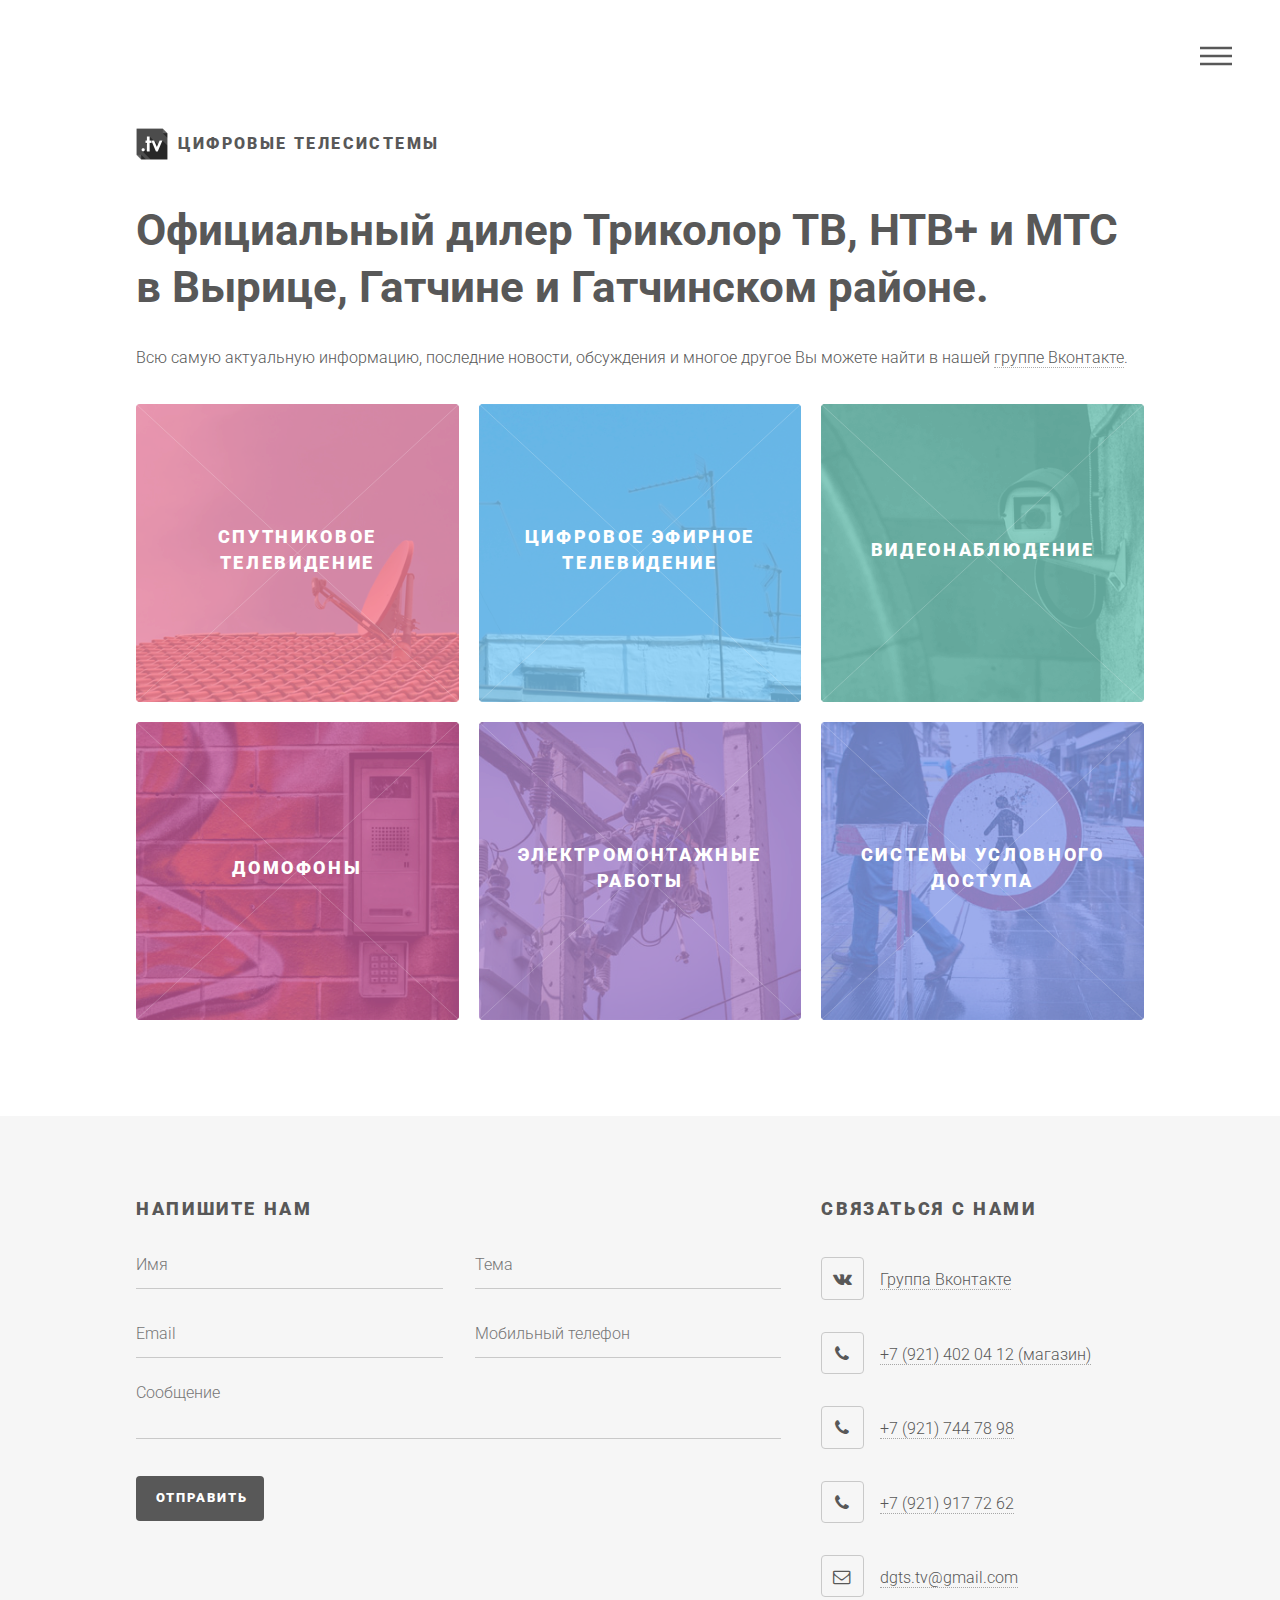
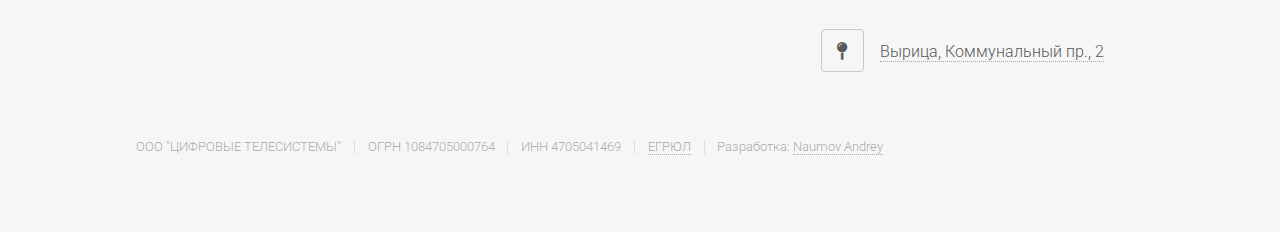
==== commit 05cb4b49: "1" ====
--- a/index.html
+++ b/index.html
@@ -9,11 +9,11 @@
         <meta http-equiv="Content-Language" content="ru-RU"> 
         <meta http-equiv="X-UA-Compatible" content="IE=edge">
         <meta name="Author" content="Naumov Andrey">
-        <meta name="Description" content="dgts.tv | Цифровые телесистемы">
-        <meta name="Keywords" content="dgts.tv, Цифровые телесистемы">
+        <meta name="Description" content="dgts.tv | Цифровые телесистемы | Триколор ТВ | НТВ+ | МТС">
+        <meta name="Keywords" content="dgts.tv, Цифровые телесистемы, Триколор ТВ, НТВ+, МТС">
         <meta name="viewport" content="width=device-width, initial-scale=1">
         <!-- Title -->
-        <title>Цифровые телесистемы | Триколор ТВ</title>
+        <title>Цифровые телесистемы | Триколор ТВ | НТВ+ | МТС</title>
         <link rel="shortcut icon" href="images/favicons/icon.ico" type="image/x-icon">
 		<!--[if lte IE 8]><script src="assets/js/ie/html5shiv.js"></script><![endif]-->
         <!-- Responsive CSS -->
@@ -58,6 +58,7 @@
 							<li><a href="generic.html">Видеонаблюдение</a></li>
 							<li><a href="generic.html">Домофоны</a></li>
 							<li><a href="generic.html">Электромонтажные работы</a></li>
+                            <li><a href="generic.html">Системы условного доступа</a></li>
 							<li><a href="elements.html">Elements (временно)</a></li>
 							<li><a href="#contact">Связаться с нами</a></li>
 						</ul>
@@ -67,7 +68,7 @@
 					<div id="main">
 						<div class="inner">
 							<header>
-								<h1>Официальный дилер Триколор ТВ<br />
+								<h1>Официальный дилер Триколор ТВ, НТВ+ и МТС<br />
 								в Вырице, Гатчине и Гатчинском районе.</h1>
 								<p>Всю самую актуальную информацию, последние новости, обсуждения и многое другое Вы можете найти в нашей <a href="https://vk.com/dgts_tv">группе Вконтакте</a>.</p>
 							</header>
@@ -79,7 +80,7 @@
 									<a href="generic.html">
 										<h2>Спутниковое телевидение</h2>
 										<div class="content">
-											<p>Продажа, установка, настройка спутникового телевидения Триколор ТВ в Вырице, Гатчине и Гатчинском районе.</p>
+											<p>Продажа, установка, настройка спутникового телевидения Триколор ТВ, НТВ+ и МТС в Вырице, Гатчине и Гатчинском районе.</p>
 										</div>
 									</a>
 								</article>
@@ -90,7 +91,7 @@
 									<a href="generic.html">
 										<h2>Цифровое эфирное телевидение</h2>
 										<div class="content">
-											<p>Продажа, установка, настройка спутникового телевидения Триколор ТВ в Вырице, Гатчине и Гатчинском районе.</p>
+											<p>Продажа, установка, настройка спутникового телевидения Триколор ТВ, НТВ+ и МТС в Вырице, Гатчине и Гатчинском районе.</p>
 										</div>
 									</a>
 								</article>
@@ -101,7 +102,7 @@
 									<a href="generic.html">
 										<h2>Видеонаблюдение</h2>
 										<div class="content">
-											<p>Продажа, установка, настройка спутникового телевидения Триколор ТВ в Вырице, Гатчине и Гатчинском районе.</p>
+											<p>Продажа, установка, настройка спутникового телевидения Триколор ТВ, НТВ+ и МТС в Вырице, Гатчине и Гатчинском районе.</p>
 										</div>
 									</a>
 								</article>
@@ -112,7 +113,7 @@
 									<a href="generic.html">
 										<h2>Домофоны</h2>
 										<div class="content">
-											<p>Продажа, установка, настройка спутникового телевидения Триколор ТВ в Вырице, Гатчине и Гатчинском районе.</p>
+											<p>Продажа, установка, настройка спутникового телевидения Триколор ТВ, НТВ+ и МТС в Вырице, Гатчине и Гатчинском районе.</p>
 										</div>
 									</a>
 								</article>
@@ -123,7 +124,7 @@
 									<a href="generic.html">
 										<h2>Электромонтажные работы</h2>
 										<div class="content">
-											<p>Продажа, установка, настройка спутникового телевидения Триколор ТВ в Вырице, Гатчине и Гатчинском районе.</p>
+											<p>Продажа, установка, настройка спутникового телевидения Триколор ТВ, НТВ+ и МТС в Вырице, Гатчине и Гатчинском районе.</p>
 										</div>
 									</a>
 								</article>
@@ -134,7 +135,7 @@
 									<a href="generic.html">
 										<h2>Системы условного доступа</h2>
 										<div class="content">
-											<p>Продажа, установка, настройка спутникового телевидения Триколор ТВ в Вырице, Гатчине и Гатчинском районе.</p>
+											<p>Продажа, установка, настройка спутникового телевидения Триколор ТВ, НТВ+ и МТС в Вырице, Гатчине и Гатчинском районе.</p>
 										</div>
 									</a>
 								</article>								
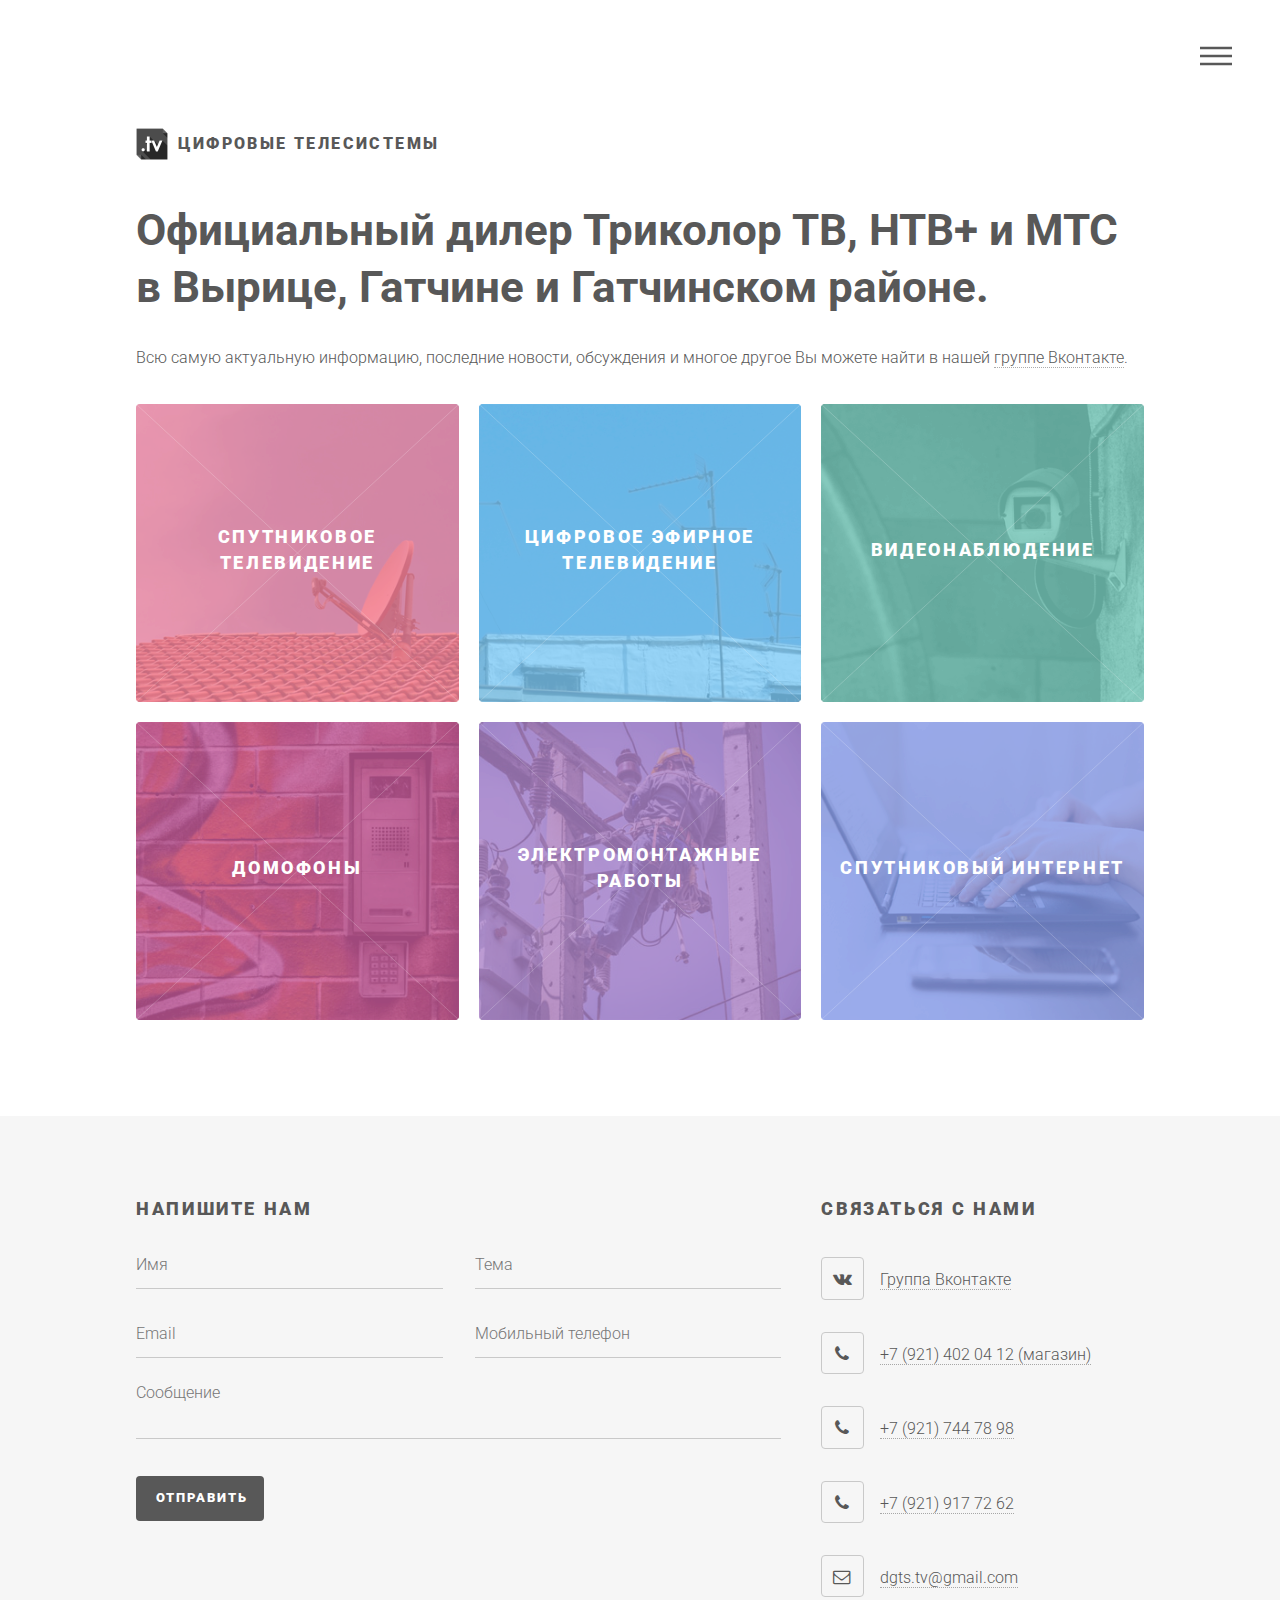
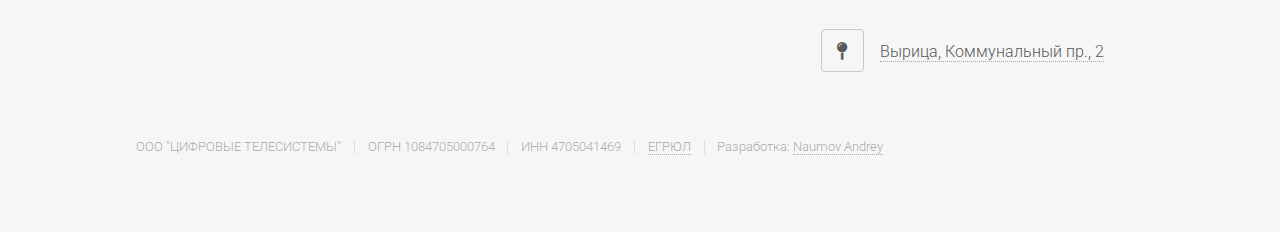
==== commit 17699f7f: "1" ====
--- a/index.html
+++ b/index.html
@@ -53,12 +53,12 @@
 						<h2>Меню</h2>
 						<ul>
 							<li><a href="index.html">Главная</a></li>
-							<li><a href="generic.html">Спутниковое телевидение</a></li>
+							<li><a href="tv.html">Спутниковое телевидение</a></li>
 							<li><a href="generic.html">Цифровое эфирное телевидение</a></li>
 							<li><a href="generic.html">Видеонаблюдение</a></li>
 							<li><a href="generic.html">Домофоны</a></li>
 							<li><a href="generic.html">Электромонтажные работы</a></li>
-                            <li><a href="generic.html">Системы условного доступа</a></li>
+                            <li><a href="generic.html">Спутниковый интернет</a></li>
 							<li><a href="elements.html">Elements (временно)</a></li>
 							<li><a href="#contact">Связаться с нами</a></li>
 						</ul>
@@ -77,7 +77,7 @@
 									<span class="image">
 										<img src="images/pic01.jpg" alt="" />
 									</span>
-									<a href="generic.html">
+									<a href="tv.html">
 										<h2>Спутниковое телевидение</h2>
 										<div class="content">
 											<p>Продажа, установка, настройка спутникового телевидения Триколор ТВ, НТВ+ и МТС в Вырице, Гатчине и Гатчинском районе.</p>
@@ -133,7 +133,7 @@
 										<img src="images/pic06.jpg" alt="" />
 									</span>
 									<a href="generic.html">
-										<h2>Системы условного доступа</h2>
+										<h2>Спутниковый интернет</h2>
 										<div class="content">
 											<p>Продажа, установка, настройка спутникового телевидения Триколор ТВ, НТВ+ и МТС в Вырице, Гатчине и Гатчинском районе.</p>
 										</div>
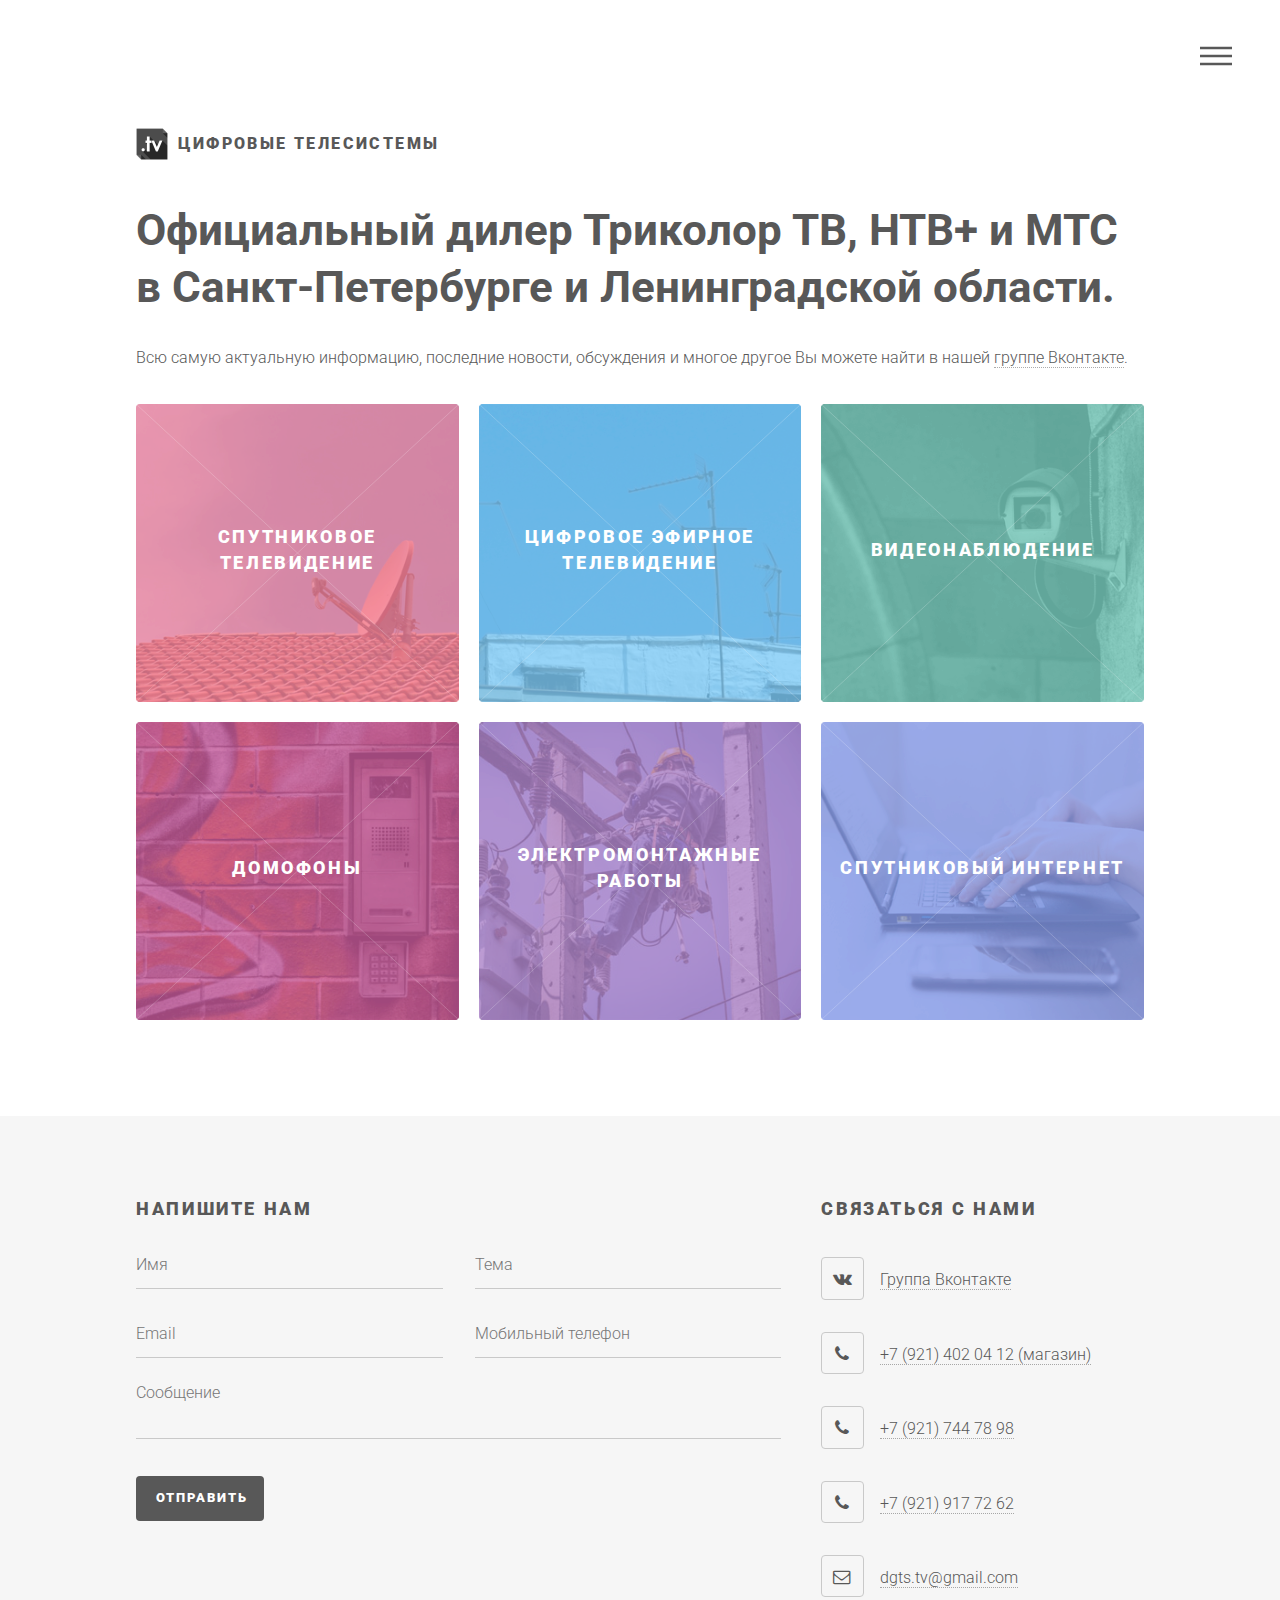
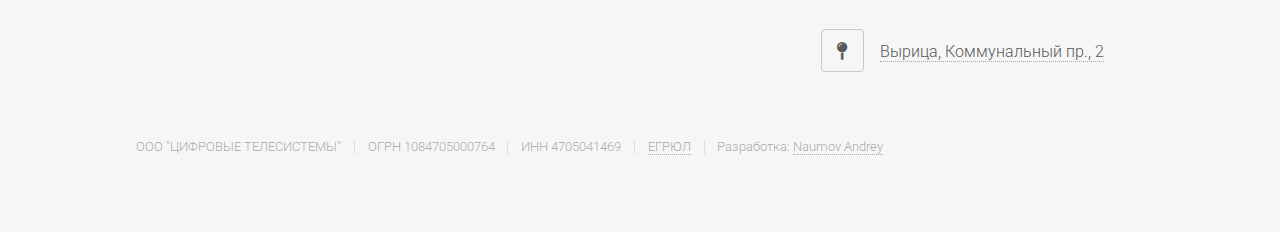
==== commit 1cbc1ea9: "1" ====
--- a/index.html
+++ b/index.html
@@ -69,7 +69,7 @@
 						<div class="inner">
 							<header>
 								<h1>Официальный дилер Триколор ТВ, НТВ+ и МТС<br />
-								в Вырице, Гатчине и Гатчинском районе.</h1>
+								в Санкт-Петербурге и Ленинградской области.</h1>
 								<p>Всю самую актуальную информацию, последние новости, обсуждения и многое другое Вы можете найти в нашей <a href="https://vk.com/dgts_tv">группе Вконтакте</a>.</p>
 							</header>
 							<section class="tiles">
@@ -80,7 +80,7 @@
 									<a href="tv.html">
 										<h2>Спутниковое телевидение</h2>
 										<div class="content">
-											<p>Продажа, установка, настройка спутникового телевидения Триколор ТВ, НТВ+ и МТС в Вырице, Гатчине и Гатчинском районе.</p>
+											<p>Продажа, установка, настройка спутникового телевидения Триколор ТВ, НТВ+ и МТС в Санкт-Петербурге и Ленинградской области.</p>
 										</div>
 									</a>
 								</article>
@@ -91,7 +91,7 @@
 									<a href="generic.html">
 										<h2>Цифровое эфирное телевидение</h2>
 										<div class="content">
-											<p>Продажа, установка, настройка спутникового телевидения Триколор ТВ, НТВ+ и МТС в Вырице, Гатчине и Гатчинском районе.</p>
+											<p>Продажа, установка, настройка спутникового телевидения Триколор ТВ, НТВ+ и МТС в Санкт-Петербурге и Ленинградской области.</p>
 										</div>
 									</a>
 								</article>
@@ -102,7 +102,7 @@
 									<a href="generic.html">
 										<h2>Видеонаблюдение</h2>
 										<div class="content">
-											<p>Продажа, установка, настройка спутникового телевидения Триколор ТВ, НТВ+ и МТС в Вырице, Гатчине и Гатчинском районе.</p>
+											<p>Продажа, установка, настройка спутникового телевидения Триколор ТВ, НТВ+ и МТС в Санкт-Петербурге и Ленинградской области.</p>
 										</div>
 									</a>
 								</article>
@@ -113,7 +113,7 @@
 									<a href="generic.html">
 										<h2>Домофоны</h2>
 										<div class="content">
-											<p>Продажа, установка, настройка спутникового телевидения Триколор ТВ, НТВ+ и МТС в Вырице, Гатчине и Гатчинском районе.</p>
+											<p>Продажа, установка, настройка спутникового телевидения Триколор ТВ, НТВ+ и МТС в Санкт-Петербурге и Ленинградской области.</p>
 										</div>
 									</a>
 								</article>
@@ -124,7 +124,7 @@
 									<a href="generic.html">
 										<h2>Электромонтажные работы</h2>
 										<div class="content">
-											<p>Продажа, установка, настройка спутникового телевидения Триколор ТВ, НТВ+ и МТС в Вырице, Гатчине и Гатчинском районе.</p>
+											<p>Продажа, установка, настройка спутникового телевидения Триколор ТВ, НТВ+ и МТС в Санкт-Петербурге и Ленинградской области.</p>
 										</div>
 									</a>
 								</article>
@@ -135,7 +135,7 @@
 									<a href="generic.html">
 										<h2>Спутниковый интернет</h2>
 										<div class="content">
-											<p>Продажа, установка, настройка спутникового телевидения Триколор ТВ, НТВ+ и МТС в Вырице, Гатчине и Гатчинском районе.</p>
+											<p>Продажа, установка, настройка спутникового телевидения Триколор ТВ, НТВ+ и МТС в Санкт-Петербурге и Ленинградской области.</p>
 										</div>
 									</a>
 								</article>								
